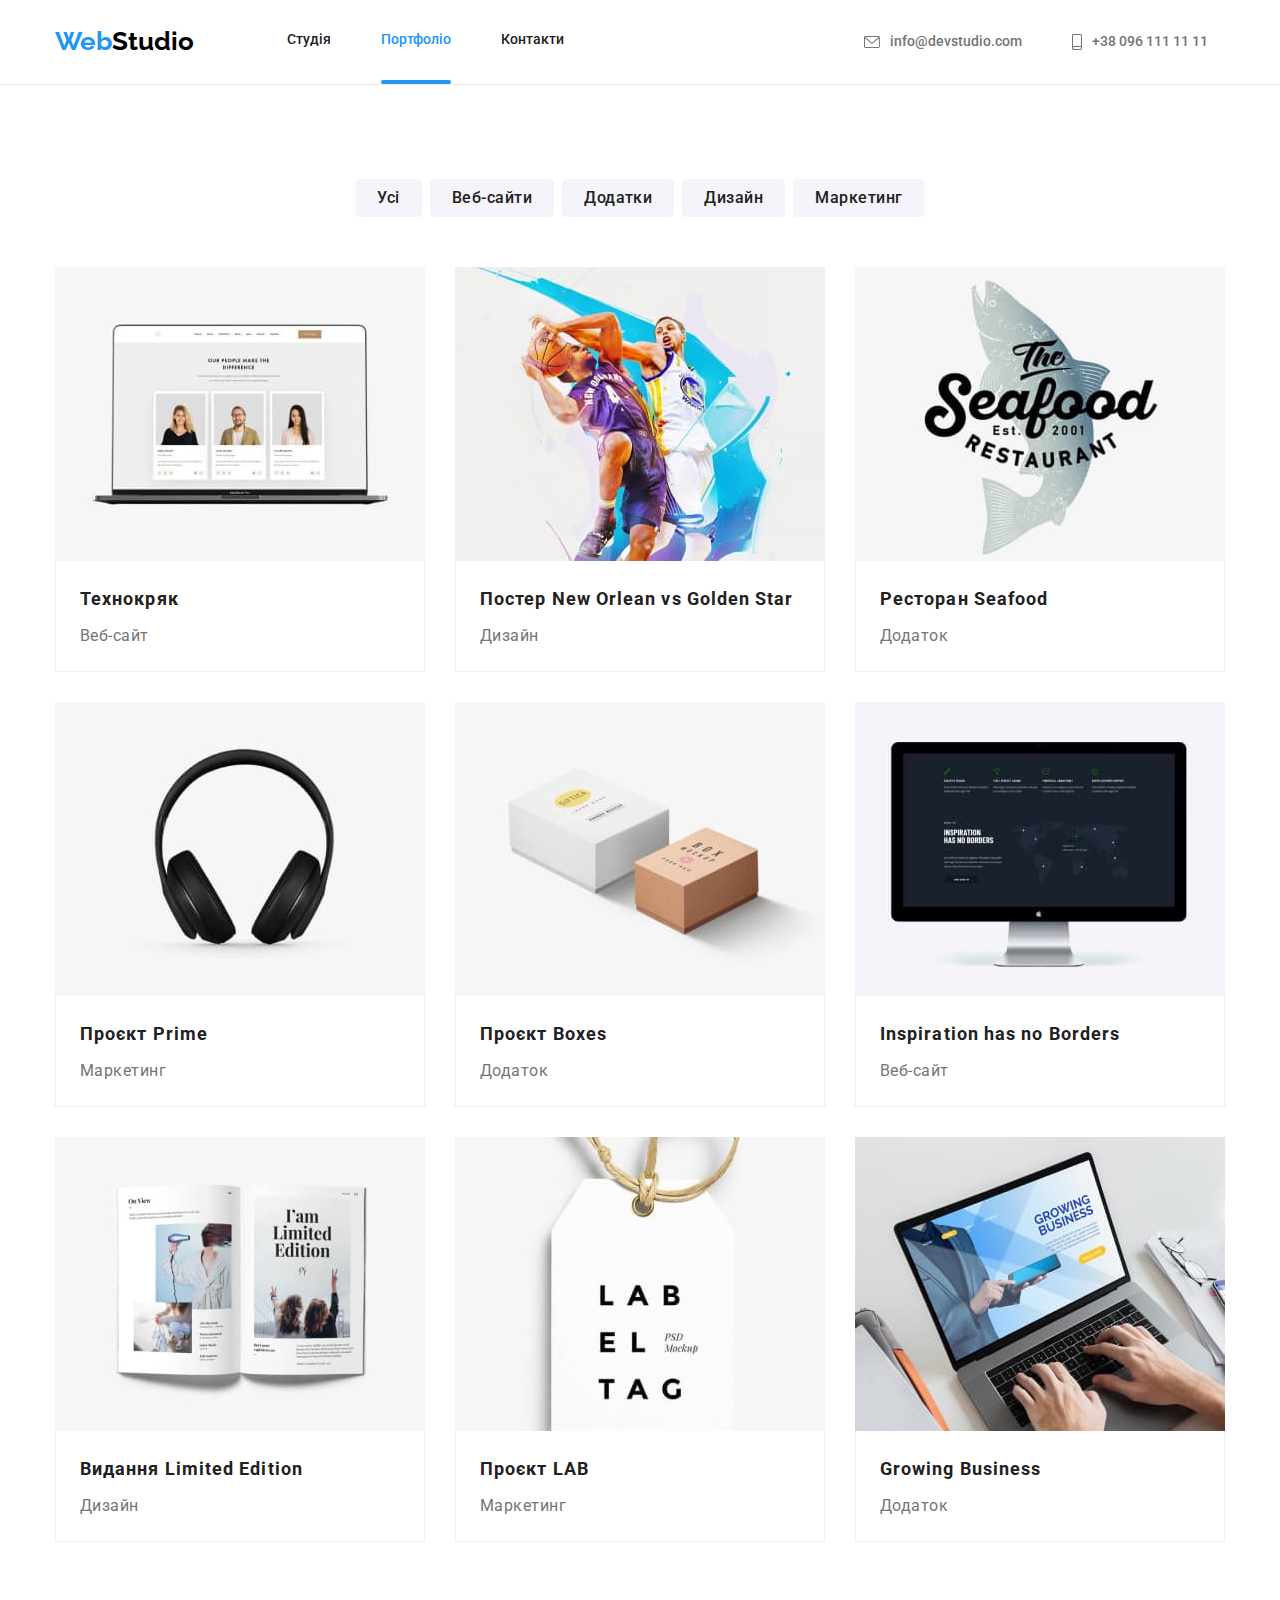
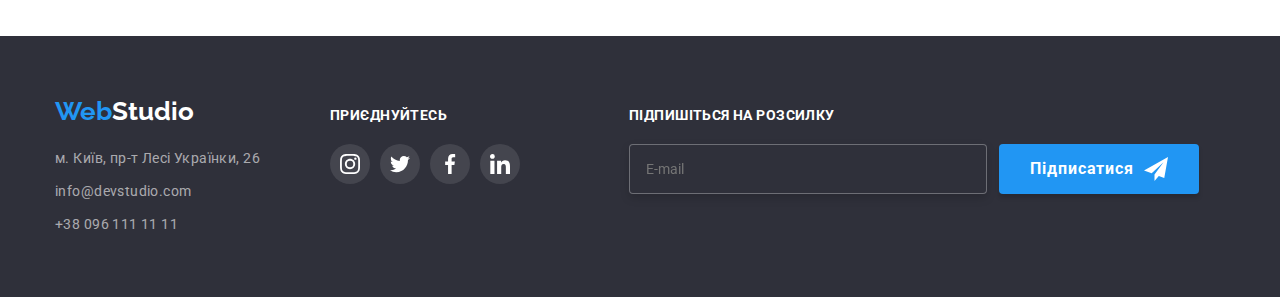
==== portfolio.html @ 2fefe62a "copy" ====
<!DOCTYPE html>
<html lang="uk">
  <head>
    <meta charset="UTF-8" />
    <meta http-equiv="X-UA-Compatible" content="IE=edge" />
    <meta name="viewport" content="width=device-width, initial-scale=1.0" />
    <title>Web Studio</title>
    <link rel="preconnect" href="https://fonts.googleapis.com" />
    <link rel="preconnect" href="https://fonts.gstatic.com" crossorigin />
    <link
      href="https://fonts.googleapis.com/css2?family=Raleway:wght@700&family=Roboto:wght@400;500;700;900&display=swap"
      rel="stylesheet"
    />
    <link
      rel="stylesheet"
      href="https://cdnjs.cloudflare.com/ajax/libs/modern-normalize/1.1.0/modern-normalize.min.css"
    />
    <link rel="stylesheet" href="./css/main.min.css" />
  </head>
  <body>
    <header class="header">
      <div class="header__container container">
        <nav class="navigation">
          <a href="./index.html" lang="en" class="logo header__link"
            ><span class="logo--accent">Web</span>Studio</a
          >
          <ul class="navigation__list">
            <li>
              <a href="./index.html" class="navigation__item header__link"
                >Студія</a
              >
            </li>
            <li>
              <a href="#" class="navigation__item  navigation__item--current header__link">Портфоліо</a>
            </li>
            <li><a href="#" class="navigation__item header__link">Контакти</a></li>
          </ul>
        </nav>
        <ul class="contacts">
          <li class="contacts__item">
            <a href="mailto:info@devstudio.com" class="contacts__link header__link">
              <svg width="16" height="12">
                <use href="./images/icons.svg#icon-mail"></use>
              </svg>
              info@devstudio.com</a
            >
          </li>
          <li class="contacts__item">
            <a href="tel:+380961111111" class="contacts__link header__link">
              <svg width="10" height="16">
                <use href="./images/icons.svg#icon-smartphone"></use>
              </svg>
              +38 096 111 11 11</a
            >
          </li>
        </ul>
      </div>
    </header>
    <main>
      <section class="filter">
        <div class="container">
          <h1 class="visually-hidden">Фільтри</h1>
          <ul class="filter__list">
            <li><button type="button" class="filter__button">Усі</button></li>
            <li>
              <button type="button" class="filter__button">Веб-сайти</button>
            </li>
            <li>
              <button type="button" class="filter__button">Додатки</button>
            </li>
            <li><button type="button" class="filter__button">Дизайн</button></li>
            <li>
              <button type="button" class="filter__button">Маркетинг</button>
            </li>
          </ul>
          <ul class="filter__cards">
            <li>
              <a href="" class="project">
                <div class="project__description">
                  <p class="project__overlay">
                    Ресурс пропонує комплексні пропозиції з різним рівнем
                    функціоналу та сервісів. Все це дозволить відвідувачу
                    отримати вичерпні відомості про компанію чи приватну особу.
                  </p>
                  <img
                    src="./images/laptop.jpg"
                    alt="Ноутбук з відкритою веб-сторінкою"
                    width="370"
                  />
                </div>
                <div class="project__text">
                  <h2 class="project__name">Технокряк</h2>
                  <p class="project__type
                  ">Веб-сайт</p>
                </div>
              </a>
            </li>
            <li>
              <a href="" class="project">
                <div class="project__description">
                  <p class="project__overlay">
                    Ресурс пропонує комплексні пропозиції з різним рівнем
                    функціоналу та сервісів. Все це дозволить відвідувачу
                    отримати вичерпні відомості про компанію чи приватну особу.
                  </p>
                  <img
                    src="./images/neworlean.jpg"
                    alt="Хлопці грають в баскетбол"
                    width="370"
                  />
                </div>
                <div class="project__text">
                  <h2 class="project__name">
                    Постер New Orlean vs Golden Star
                  </h2>
                  <p class="project__type">Дизайн</p>
                </div>
              </a>
            </li>
            <li>
              <a href="" class="project">
                <div class="project__description">
                  <p class="project__overlay">
                    Ресурс пропонує комплексні пропозиції з різним рівнем
                    функціоналу та сервісів. Все це дозволить відвідувачу
                    отримати вичерпні відомості про компанію чи приватну особу.
                  </p>
                  <img
                    src="./images/seafood.jpg"
                    alt="Велика риба на фоні назви ресторану"
                    width="370"
                  />
                </div>
                <div class="project__text">
                  <h2 class="project__name">Ресторан Seafood</h2>
                  <p class="project__type
                  ">Додаток</p>
                </div>
              </a>
            </li>
            <li>
              <a href="" class="project">
                <div class="project__description">
                  <p class="project__overlay">
                    Ресурс пропонує комплексні пропозиції з різним рівнем
                    функціоналу та сервісів. Все це дозволить відвідувачу
                    отримати вичерпні відомості про компанію чи приватну особу.
                  </p>
                  <img
                    src="./images/prime.jpg"
                    alt="Чорні слухавки"
                    width="370"
                  />
                </div>
                <div class="project__text">
                  <h2 class="project__name">Проєкт Prime</h2>
                  <p class="project__type
                  ">Маркетинг</p>
                </div>
              </a>
            </li>
            <li>
              <a href="" class="project">
                <div class="project__description">
                  <p class="project__overlay">
                    Ресурс пропонує комплексні пропозиції з різним рівнем
                    функціоналу та сервісів. Все це дозволить відвідувачу
                    отримати вичерпні відомості про компанію чи приватну особу.
                  </p>
                  <img
                    src="./images/boxes.jpg"
                    alt="Дві коробки: біла та коричнева"
                    width="370"
                  />
                </div>
                <div class="project__text">
                  <h2 class="project__name">Проєкт Boxes</h2>
                  <p class="project__type
                  ">Додаток</p>
                </div>
              </a>
            </li>
            <li>
              <a href="" class="project">
                <div class="project__description">
                  <p class="project__overlay">
                    Ресурс пропонує комплексні пропозиції з різним рівнем
                    функціоналу та сервісів. Все це дозволить відвідувачу
                    отримати вичерпні відомості про компанію чи приватну особу.
                  </p>
                  <img
                    src="./images/noborders.jpg"
                    alt="Монітор комп'ютера"
                    width="370"
                  />
                </div>
                <div class="project__text">
                  <h2 class="project__name">Inspiration has no Borders</h2>
                  <p class="project__type
                  ">Веб-сайт</p>
                </div>
              </a>
            </li>
            <li>
              <a href="" class="project">
                <div class="project__description">
                  <p class="project__overlay">
                    Ресурс пропонує комплексні пропозиції з різним рівнем
                    функціоналу та сервісів. Все це дозволить відвідувачу
                    отримати вичерпні відомості про компанію чи приватну особу.
                  </p>
                  <img
                    src="./images/limited.jpg"
                    alt="Журнал зі статтями та фотографіями"
                    width="370"
                  />
                </div>
                <div class="project__text">
                  <h2 class="project__name">Видання Limited Edition</h2>
                  <p class="project__type
                  ">Дизайн</p>
                </div>
              </a>
            </li>
            <li>
              <a href="" class="project">
                <div class="project__description">
                  <p class="project__overlay">
                    Ресурс пропонує комплексні пропозиції з різним рівнем
                    функціоналу та сервісів. Все це дозволить відвідувачу
                    отримати вичерпні відомості про компанію чи приватну особу.
                  </p>
                  <img
                    src="./images/lab.jpg"
                    alt="Ярлик з написом"
                    width="370"
                  />
                </div>
                <div class="project__text">
                  <h2 class="project__name">Проєкт LAB</h2>
                  <p class="project__type
                  ">Маркетинг</p>
                </div>
              </a>
            </li>
            <li>
              <a href="" class="project">
                <div class="project__description">
                  <p class="project__overlay">
                    Ресурс пропонує комплексні пропозиції з різним рівнем
                    функціоналу та сервісів. Все це дозволить відвідувачу
                    отримати вичерпні відомості про компанію чи приватну особу.
                  </p>
                  <img
                    src="./images/growing.jpg"
                    alt="Сірий ноутбук з руками на клавіатурі"
                    width="370"
                  />
                </div>
                <div class="project__text">
                  <h2 class="project__name">Growing Business</h2>
                  <p class="project__type
                  ">Додаток</p>
                </div>
              </a>
            </li>
          </ul>
        </div>
      </section>
    </main>
      <footer class="footer">
      <div class="container footer__container">
        <div>
          <a href="./index.html" lang="en" class="footer__logo"
            ><span class="logo--accent">Web</span>Studio</a
          >
          <address>
            <ul class="address">
              <li>
                <a
                  href="https://goo.gl/maps/CPtrU1FHBa2aNyZL9"
                  target="_blank"
                  rel="noopener noreferrer nofollow"
                  class="address__link"
                  >м. Київ, пр-т Лесі Українки, 26</a
                >
              </li>
              <li>
                <a href="mailto:info@devstudio.com" class="address__link"
                  >info@devstudio.com</a
                >
              </li>
              <li>
                <a href="tel:+380961111111" class="address__link"
                  >+38 096 111 11 11</a
                >
              </li>
            </ul>
          </address>
        </div>

        <div class="follow">
          <p class="follow__text">Приєднуйтесь</p>
          <ul class="social follow__social">
            <li>
              <a href="" class="social__link">
                <svg class="social__icon follow__icon" width="20" height="20">
                  <use href="./images/icons.svg#icon-instagram"></use>
                </svg>
              </a>
            </li>
            <li>
              <a href="" class="social__link">
                <svg class="social__icon follow__icon" width="20" height="20">
                  <use href="./images/icons.svg#icon-twitter"></use>
                </svg>
              </a>
            </li>
            <li>
              <a href="" class="social__link">
                <svg class="social__icon follow__icon" width="20" height="20">
                  <use href="./images/icons.svg#icon-facebook"></use>
                </svg>
              </a>
            </li>
            <li>
              <a href="" class="social__link">
                <svg class="social__icon follow__icon" width="20" height="20">
                  <use href="./images/icons.svg#icon-linkedin"></use>
                </svg>
              </a>
            </li>
          </ul>
        </div>
        <div class="subscription">
          <form>
            <label for="subscribe" class="subscription__title"
              >Підпишіться на розсилку</label
            >
            <input
              class="subscription__input"
              type="email"
              name="subscribe-email"
              id="subscribe"
              placeholder="E-mail"
            />
            <button type="submit" class="subscription__button">
              Підписатися
              <svg class="subscription__icon" width="24" height="24">
                <use href="./images/icons.svg#icon-send"></use>
              </svg>
            </button>
          </form>
        </div>
      </div>
    </footer>
  </body>
</html>
---- css/main.min.css ----
:root{--background-color: #f5f5f5;--primary-text-color: #757575;--secondary-text-color: #212121;--accent-color: #2196f3;--white: #fff;--background-section-main: #2f303a;--background-section-sub: #f5f4fa;--accent-color-hover: #188ce8;--border-color: #ececec;--border-secondary-color: #eeeeee;--social-color: #afb1b8;--timing-function: cubic-bezier(0.4, 0, 0.2, 1);--overlay-background: rgba(33, 150, 243, 0.9);--modal-background: rgba(0, 0, 0, 0.2)}.team__title,.gallery__title{font-size:36px;line-height:1.16;letter-spacing:.03em;color:var(--secondary-text-color);text-align:center;margin-bottom:50px}.subscription__button,.main-button{background-color:var(--accent-color);-webkit-box-shadow:0px 4px 4px rgba(0,0,0,.15);box-shadow:0px 4px 4px rgba(0,0,0,.15);border-style:none;border-radius:4px;font-weight:700;font-size:16px;line-height:1.88;color:var(--white);-webkit-box-align:center;-ms-flex-align:center;align-items:center;letter-spacing:.06em;-webkit-transition:background-color 250ms var(--timing-function);transition:background-color 250ms var(--timing-function)}h1,h2,h3,h4,h5,h6,p,ul{padding:0;margin:0}img{display:block;max-width:100%;height:auto}body{font-family:"Roboto",sans-sefif;font-size:14px;color:var(--primary-text-color)}.container{margin-left:auto;margin-right:auto;width:1200px;padding-left:15px;padding-right:15px}.visually-hidden{position:absolute;white-space:nowrap;width:1px;height:1px;overflow:hidden;border:0;padding:0;clip:rect(0 0 0 0);-webkit-clip-path:inset(50%);clip-path:inset(50%);margin:-1px}.header{border-bottom:1px solid var(--border-color)}.header__container{display:-webkit-box;display:-ms-flexbox;display:flex;-webkit-box-align:center;-ms-flex-align:center;align-items:center}.header__link{display:block}.navigation{display:-webkit-box;display:-ms-flexbox;display:flex;-webkit-box-align:center;-ms-flex-align:center;align-items:center;gap:30px;margin-right:300px}.navigation__list{display:-webkit-box;display:-ms-flexbox;display:flex;gap:50px;list-style:none;font-weight:500;line-height:1.14}.navigation__list:hover,.navigation__list:focus{color:var(--accent-color)}.navigation__item{text-decoration:none;color:var(--secondary-text-color);padding:32px 0;display:block;-webkit-transition:color 250ms var(--timing-function);transition:color 250ms var(--timing-function)}.navigation__item--current{color:var(--accent-color)}.navigation__item--current::after{display:block;position:relative;bottom:-32px;height:4px;width:100%;background-color:var(--accent-color);border-radius:2px;content:""}.logo{text-decoration:none;color:#000;font-family:"Raleway",sans-serif;font-weight:700;font-size:26px;line-height:1.2;margin-right:63px;padding:24px 0}.logo--accent{color:var(--accent-color)}.contacts{display:-webkit-box;display:-ms-flexbox;display:flex;gap:50px;list-style:none;font-weight:500;line-height:1.14}.contacts__item{display:-webkit-box;display:-ms-flexbox;display:flex}.contacts__link{text-decoration:none;color:var(--primary-text-color);font-weight:500;padding:32px 0;display:-webkit-box;display:-ms-flexbox;display:flex;-webkit-box-align:center;-ms-flex-align:center;align-items:center;gap:10px;fill:currentColor;-webkit-transition:color 250ms var(--timing-function);transition:color 250ms var(--timing-function)}.contacts__link:hover,.contacts__link:focus{color:var(--accent-color)}.hero{background-color:var(--background-section-main);padding-top:200px;padding-bottom:200px;text-align:center;background-image:-webkit-gradient(linear, left top, left bottom, from(rgba(47, 48, 58, 0.4)), to(rgba(47, 48, 58, 0.4))),url(../images/background.jpg);background-image:linear-gradient(rgba(47, 48, 58, 0.4), rgba(47, 48, 58, 0.4)),url(../images/background.jpg);background-repeat:no-repeat;background-position:center;background-size:cover;max-width:1600px;margin:0 auto}.hero__title{display:-webkit-box;display:-ms-flexbox;display:flex;margin:0px auto 30px auto;color:var(--white);font-weight:900;font-size:44px;line-height:1.36;letter-spacing:.06em;text-transform:uppercase;width:695px}.main-button{cursor:pointer;display:block;margin:0 auto;padding:10px 32px}.main-button:hover,.main-button:focus{background-color:var(--accent-color-hover)}.features{padding-top:94px;padding-bottom:94px}.features__list{display:-webkit-box;display:-ms-flexbox;display:flex;gap:30px;list-style:none}.features__item{display:block;width:270px}.features__icon-container{display:-webkit-box;display:-ms-flexbox;display:flex;-webkit-box-pack:center;-ms-flex-pack:center;justify-content:center;-webkit-box-align:center;-ms-flex-align:center;align-items:center;width:270px;height:120px;background:var(--background-section-sub);border-radius:4px;margin-bottom:30px}.features__icon{display:block}.features__title{font-size:14px;line-height:1.14;letter-spacing:.03em;text-transform:uppercase;color:var(--secondary-text-color);display:-webkit-box;display:-ms-flexbox;display:flex;margin-bottom:10px}.features__parapraph{line-height:1.71;letter-spacing:.03em}.gallery{padding-bottom:94px}.gallery__container{-webkit-box-pack:center;-ms-flex-pack:center;justify-content:center}.gallery__list{display:-webkit-box;display:-ms-flexbox;display:flex;-webkit-box-align:center;-ms-flex-align:center;align-items:center;margin:0 auto;width:-webkit-fit-content;width:-moz-fit-content;width:fit-content;gap:30px;list-style:none}.gallery__item{position:relative}.gallery__name{font-size:14px;line-height:1.14;letter-spacing:.03em;text-transform:uppercase;color:var(--white);display:-webkit-box;display:-ms-flexbox;display:flex;padding-top:27px;padding-bottom:27px;background-color:rgba(47,48,58,.8);-webkit-box-pack:center;-ms-flex-pack:center;justify-content:center;position:absolute;bottom:0;width:100%}.team{background-color:var(--background-section-sub);padding-bottom:94px;padding-top:94px}.team__list{display:-webkit-box;display:-ms-flexbox;display:flex;gap:30px;-webkit-box-align:center;-ms-flex-align:center;align-items:center;list-style:none}.social{display:-webkit-box;display:-ms-flexbox;display:flex;-webkit-box-align:center;-ms-flex-align:center;align-items:center;-webkit-box-pack:center;-ms-flex-pack:center;justify-content:center;gap:10px;list-style:none}.social__link{display:-webkit-box;display:-ms-flexbox;display:flex;width:40px;height:40px;border-radius:50%;-webkit-box-pack:center;-ms-flex-pack:center;justify-content:center;-webkit-box-align:center;-ms-flex-align:center;align-items:center;color:var(--social-color);fill:currentColor;-webkit-transition:background-color 250ms var(--timing-function);transition:background-color 250ms var(--timing-function)}.social__link:hover,.social__link:focus{background-color:var(--accent-color)}.social__link:hover .social__icon,.social__link:focus .social__icon{fill:var(--white)}.social__icon{-webkit-transition:fill 250ms var(--timing-function);transition:fill 250ms var(--timing-function)}.card__container{background-color:var(--white);-webkit-box-shadow:0px 1px 3px rgba(0,0,0,.12),0px 1px 1px rgba(0,0,0,.14),0px 2px 1px rgba(0,0,0,.2);box-shadow:0px 1px 3px rgba(0,0,0,.12),0px 1px 1px rgba(0,0,0,.14),0px 2px 1px rgba(0,0,0,.2);border-radius:0px 0px 4px 4px}.card__text{padding-top:30px;padding-bottom:30px;text-align:center}.card__name{font-weight:500;font-size:16px;line-height:1.18;letter-spacing:.03em;color:var(--secondary-text-color);display:block;margin-bottom:10px}.card__position{font-size:16px;line-height:1.18;letter-spacing:.03em;margin-bottom:16px}.clients{padding-top:94px;padding-bottom:94px}.clients__title{font-size:36px;line-height:1.16;letter-spacing:.03em;color:var(--secondary-text-color);text-align:center;margin-bottom:50px}.clients__list{display:-webkit-box;display:-ms-flexbox;display:flex;gap:30px;list-style:none}.clients__link{display:-webkit-box;display:-ms-flexbox;display:flex;width:170px;height:92px;-webkit-box-pack:center;-ms-flex-pack:center;justify-content:center;-webkit-box-align:center;-ms-flex-align:center;align-items:center;border-radius:4px;color:var(--social-color);fill:currentColor;border:1px solid var(--social-color);-webkit-transition:fill 250ms var(--timing-function),border-color 250ms var(--timing-function);transition:fill 250ms var(--timing-function),border-color 250ms var(--timing-function)}.clients__link:hover,.clients__link:focus{fill:var(--accent-color);border-color:var(--accent-color);cursor:pointer}.footer{background-color:var(--background-section-main);padding-top:60px;padding-bottom:60px}.footer__logo{text-decoration:none;color:var(--white);font-family:"Raleway",sans-serif;font-weight:700;font-size:26px;line-height:1.2;display:block;margin-bottom:20px}.footer__container{display:-webkit-box;display:-ms-flexbox;display:flex;-webkit-box-align:baseline;-ms-flex-align:baseline;align-items:baseline}.address{display:-webkit-box;display:-ms-flexbox;display:flex;-webkit-box-orient:vertical;-webkit-box-direction:normal;-ms-flex-direction:column;flex-direction:column;gap:9px;list-style:none}.address__link{text-decoration:none;font-style:normal;line-height:1.71;letter-spacing:.03em;color:rgba(255,255,255,.6);-webkit-transition:color 250ms var(--timing-function);transition:color 250ms var(--timing-function)}.address__link:hover,.address__link:focus{color:var(--accent-color)}.follow{display:block;margin-left:70px;width:206px;height:80px;margin-right:93px}.follow__text{color:var(--white);font-weight:700;font-size:14px;line-height:1.14;letter-spacing:.03em;text-transform:uppercase;margin-bottom:20px}.follow__social{-webkit-box-pack:left;-ms-flex-pack:left;justify-content:left}.follow__social .social__link{background-color:rgba(255,255,255,.1);-webkit-transition:background-color 250ms var(--timing-function);transition:background-color 250ms var(--timing-function)}.follow__social .social__link:hover,.follow__social .social__link:focus{background-color:var(--accent-color)}.follow__icon{fill:var(--white)}.subscription{position:relative;width:570px;height:86px}.subscription__title{display:block;font-weight:700;font-size:14px;line-height:1.14;letter-spacing:.03em;text-transform:uppercase;color:var(--white);margin-bottom:20px}.subscription__input{width:358px;height:50px;border:1px solid rgba(255,255,255,.3);-webkit-filter:drop-shadow(0px 4px 4px rgba(0, 0, 0, 0.15));filter:drop-shadow(0px 4px 4px rgba(0, 0, 0, 0.15));border-radius:4px;background-color:var(--background-section-main);outline:none;padding:15px 16px}.subscription__button{display:-webkit-box;display:-ms-flexbox;display:flex;position:absolute;bottom:0;right:0;gap:10px;width:200px;height:50px;-webkit-box-pack:center;-ms-flex-pack:center;justify-content:center}.subscription__button:focus,.subscription__button:hover{background-color:var(--accent-color-hover)}.subscription__icon{fill:var(--white)}.backdrop{background:var(--modal-background);width:100%;height:100%;position:fixed;left:0;top:0;opacity:1;visibility:visible;-webkit-transition:opacity 250ms var(--timing-function),visibility 250ms var(--timing-function);transition:opacity 250ms var(--timing-function),visibility 250ms var(--timing-function)}.backdrop.is-hidden{visibility:hidden;opacity:0;pointer-events:none}.modal{position:absolute;top:50%;left:50%;-webkit-transform:translate(-50%, -50%);transform:translate(-50%, -50%);width:528px;max-height:581px;height:100%;background-color:var(--white);-webkit-box-shadow:0px 1px 3px rgba(0,0,0,.12),0px 1px 1px rgba(0,0,0,.14),0px 2px 1px rgba(0,0,0,.2);box-shadow:0px 1px 3px rgba(0,0,0,.12),0px 1px 1px rgba(0,0,0,.14),0px 2px 1px rgba(0,0,0,.2);border-radius:4px;padding:40px 40px 164px 40px}.modal__close-box{width:30px;height:30px;border-radius:50%;border:1px solid rgba(0,0,0,.1);display:-webkit-box;display:-ms-flexbox;display:flex;-webkit-box-align:center;-ms-flex-align:center;align-items:center;-webkit-box-pack:center;-ms-flex-pack:center;justify-content:center;position:absolute;top:8px;right:8px;cursor:pointer}.modal__close-box:hover,.modal__close-box:focus{fill:var(--accent-color)}.modal__close-icon{fill:var(--secondary-text-color);-webkit-transition:fill 250ms var(--timing-function);transition:fill 250ms var(--timing-function)}.modal__close-icon:hover,.modal__close-icon:focus{fill:var(--accent-color)}.modal__title{font-weight:700;font-size:20px;line-height:1.15;text-align:center;letter-spacing:.03em;color:var(--secondary-text-color);margin-bottom:12px}.form__label{display:block;margin-bottom:4px;font-size:12px;line-height:1.16;letter-spacing:.01em}.form__container{margin-bottom:10px;position:relative;fill:var(--secondary-text-color)}.form__container--last{margin-bottom:20px}.form__icon{position:absolute;top:50%;left:21px;-webkit-transform:translate(-50%, -50%);transform:translate(-50%, -50%);fill:var(--secondary-text-color);-webkit-transition:fill 250ms var(--timing-function);transition:fill 250ms var(--timing-function)}.form__input:focus+.form__icon,.form__input:hover+.form__icon{fill:var(--accent-color)}.form__input{height:40px;width:100%;border:1px solid rgba(33,33,33,.2);border-radius:4px;padding-left:42px;outline:none;-webkit-transition:border 250ms var(--timing-function);transition:border 250ms var(--timing-function)}.form__input:focus,.form__input:hover{border:1px solid var(--accent-color)}.form__textarea{height:120px;width:100%;resize:none;border:1px solid rgba(33,33,33,.2);outline:none;border-radius:4px;padding:12px 16px}.form__textarea:focus,.form__textarea:hover{border:1px solid var(--accent-color)}.form__textarea::-webkit-input-placeholder{font-size:12px;line-height:1.16;letter-spacing:.01em;color:rgba(117,117,117,.5)}.form__textarea::-moz-placeholder{font-size:12px;line-height:1.16;letter-spacing:.01em;color:rgba(117,117,117,.5)}.form__textarea:-ms-input-placeholder{font-size:12px;line-height:1.16;letter-spacing:.01em;color:rgba(117,117,117,.5)}.form__textarea::-ms-input-placeholder{font-size:12px;line-height:1.16;letter-spacing:.01em;color:rgba(117,117,117,.5)}.form__textarea::placeholder{font-size:12px;line-height:1.16;letter-spacing:.01em;color:rgba(117,117,117,.5)}.form__terms::before{position:absolute;top:0;left:6px;width:16px;height:15px;border:1.5px solid var(--secondary-text-color);border-radius:2px;content:""}.form__terms{position:relative;line-height:1.71;letter-spacing:.03em;color:var(--primary-text-color);padding-left:32px}.form__terms--accent{font-size:14px;line-height:1.71;letter-spacing:.03em;color:var(--accent-color)}.form__terms::after{position:absolute;width:16px;height:15px;background-image:url(../images/check.svg);top:0;left:6px;content:"";opacity:0}.form__checkbox:checked+.form__terms::after{opacity:1}.form__checkbox:checked+.form__terms::before{opacity:0}.submit-button{display:-webkit-box;display:-ms-flexbox;display:flex;height:50px;width:200px;margin:30px auto 40px;margin-top:30px;padding:10px 52px;-webkit-box-align:center;-ms-flex-align:center;align-items:center;background-color:var(--accent-color);-webkit-box-shadow:0px 4px 4px rgba(0,0,0,.15);box-shadow:0px 4px 4px rgba(0,0,0,.15);border:none;border-radius:4px;font-weight:700;font-size:16px;line-height:1.88;text-align:center;letter-spacing:.06em;color:var(--white);-webkit-transition:background-color 250ms var(--timing-function);transition:background-color 250ms var(--timing-function)}.submit-button:focus,.submit-button:hover{background-color:var(--accent-color-hover)}.filter{padding-top:94px;padding-bottom:94px}.filter__list{display:-webkit-box;display:-ms-flexbox;display:flex;width:-webkit-fit-content;width:-moz-fit-content;width:fit-content;margin:0 auto 50px auto;gap:8px;list-style:none}.filter__button{text-decoration:none;font-family:inherit;font-style:normal;font-weight:500;font-size:16px;line-height:1.62;letter-spacing:.03em;color:var(--secondary-text-color);background-color:var(--background-section-sub);cursor:pointer;display:block;border:none;border-radius:4px;padding:6px 22px;-webkit-transition:background-color 250ms var(--timing-function),color 250ms var(--timing-function),-webkit-box-shadow 250ms var(--timing-function);transition:background-color 250ms var(--timing-function),color 250ms var(--timing-function),-webkit-box-shadow 250ms var(--timing-function);transition:background-color 250ms var(--timing-function),color 250ms var(--timing-function),box-shadow 250ms var(--timing-function);transition:background-color 250ms var(--timing-function),color 250ms var(--timing-function),box-shadow 250ms var(--timing-function),-webkit-box-shadow 250ms var(--timing-function)}.filter__button:hover,.filter__button:focus{background-color:var(--accent-color);color:var(--white);-webkit-box-shadow:0px 3px 1px rgba(0,0,0,.1),0px 1px 2px rgba(0,0,0,.08),0px 2px 2px rgba(0,0,0,.12);box-shadow:0px 3px 1px rgba(0,0,0,.1),0px 1px 2px rgba(0,0,0,.08),0px 2px 2px rgba(0,0,0,.12)}.filter__cards{display:-webkit-box;display:-ms-flexbox;display:flex;-ms-flex-wrap:wrap;flex-wrap:wrap;gap:30px;list-style:none}.project{background-color:var(--white);text-decoration:none;display:block;-webkit-transition:-webkit-box-shadow 250ms var(--timing-function);transition:-webkit-box-shadow 250ms var(--timing-function);transition:box-shadow 250ms var(--timing-function);transition:box-shadow 250ms var(--timing-function), -webkit-box-shadow 250ms var(--timing-function)}.project:hover,.project:focus{-webkit-box-shadow:0px 1px 1px rgba(0,0,0,.12),0px 4px 4px rgba(0,0,0,.06),1px 4px 6px rgba(0,0,0,.16);box-shadow:0px 1px 1px rgba(0,0,0,.12),0px 4px 4px rgba(0,0,0,.06),1px 4px 6px rgba(0,0,0,.16)}.project__text{padding:20px 24px;background:var(--white);border:1px solid var(--border-secondary-color);border-top:none}.project__name{font-size:18px;line-height:2;letter-spacing:.06em;color:var(--secondary-text-color);margin-bottom:4px}.project__type{font-size:16px;line-height:1.88;letter-spacing:.03em;color:var(--primary-text-color)}.project__description{display:-webkit-box;display:-ms-flexbox;display:flex;position:relative;overflow:hidden}.project__overlay{color:var(--white);font-size:18px;line-height:1.56;letter-spacing:.03em;padding:63px 24px;display:-webkit-box;display:-ms-flexbox;display:flex;text-align:left;width:100%;position:absolute;left:0;background-color:var(--overlay-background);-webkit-transform:translatey(100%);transform:translatey(100%);-webkit-transition:-webkit-transform 250ms cubic-bezier(0.4, 0, 0.2, 1);transition:-webkit-transform 250ms cubic-bezier(0.4, 0, 0.2, 1);transition:transform 250ms cubic-bezier(0.4, 0, 0.2, 1);transition:transform 250ms cubic-bezier(0.4, 0, 0.2, 1), -webkit-transform 250ms cubic-bezier(0.4, 0, 0.2, 1)}.project:hover .project__overlay,.project:focus .project__overlay{-webkit-transform:translatey(0);transform:translatey(0)}/*# sourceMappingURL=main.min.css.map */
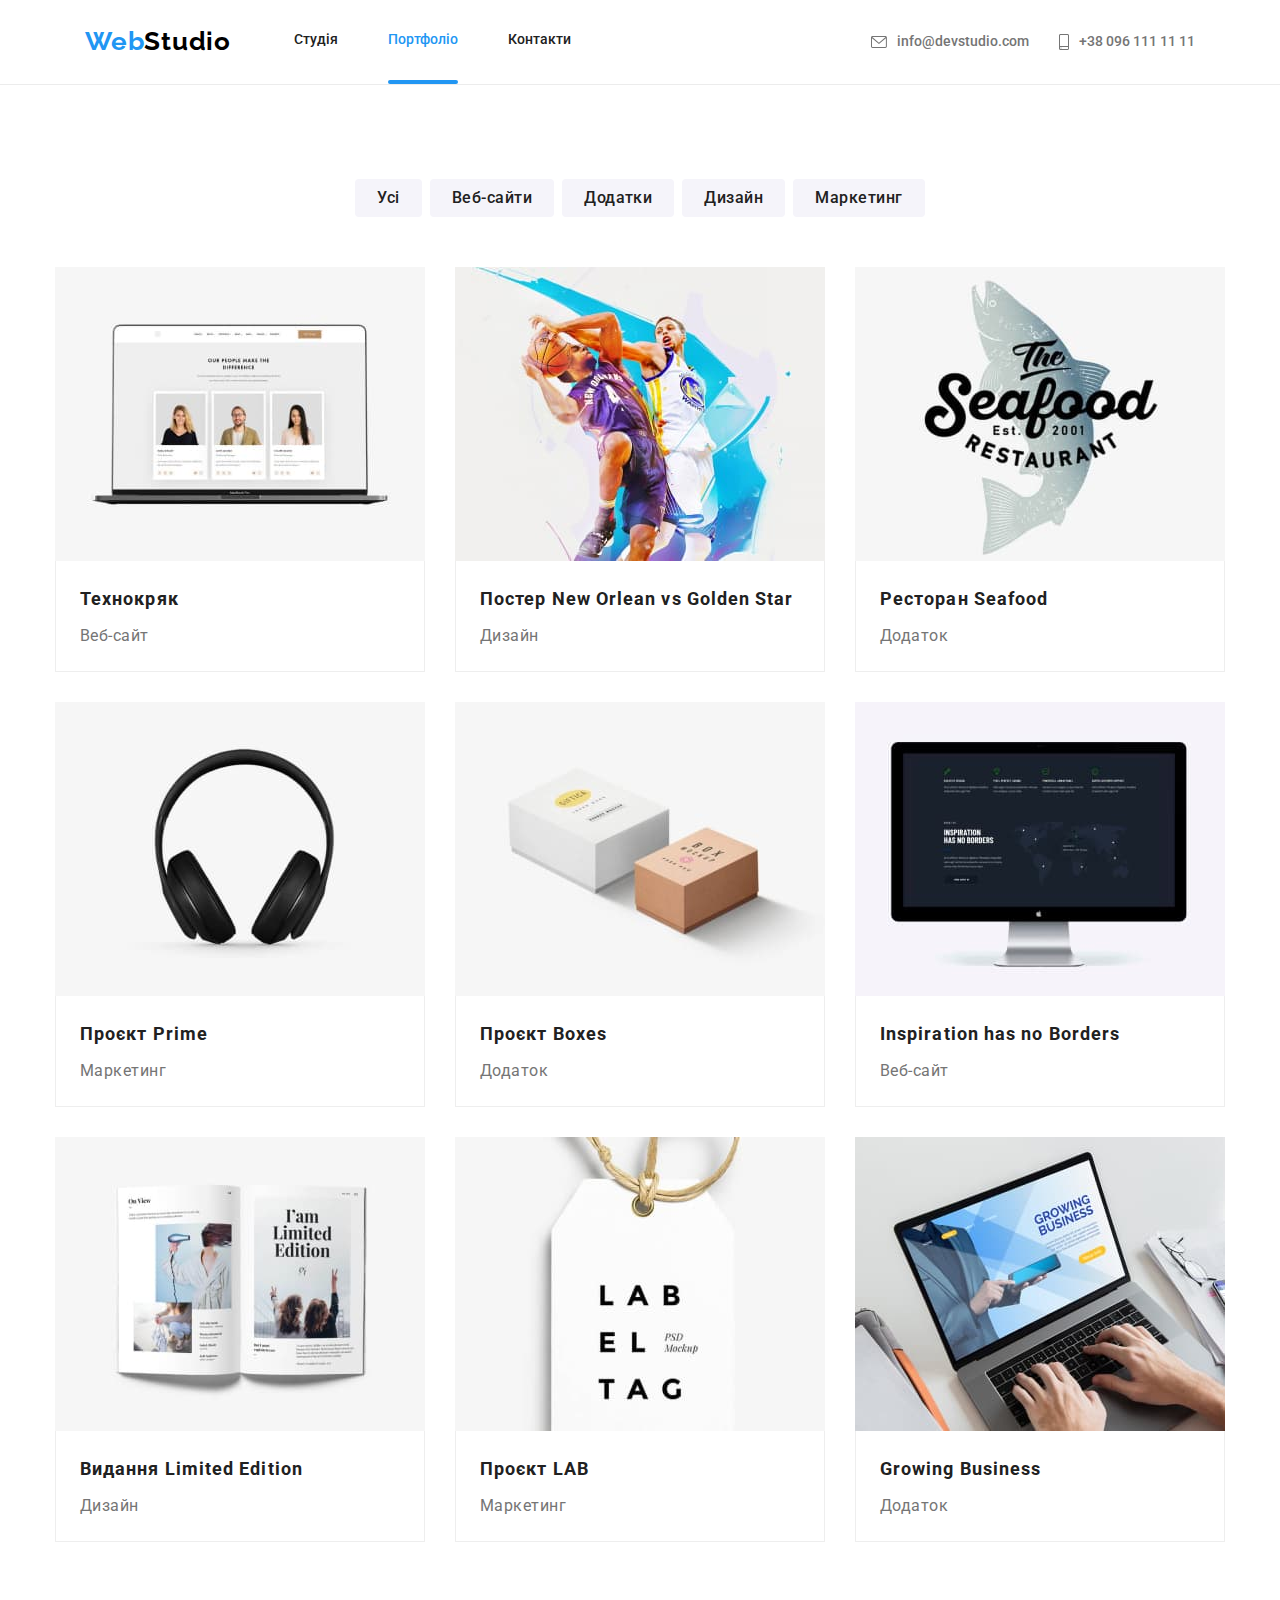
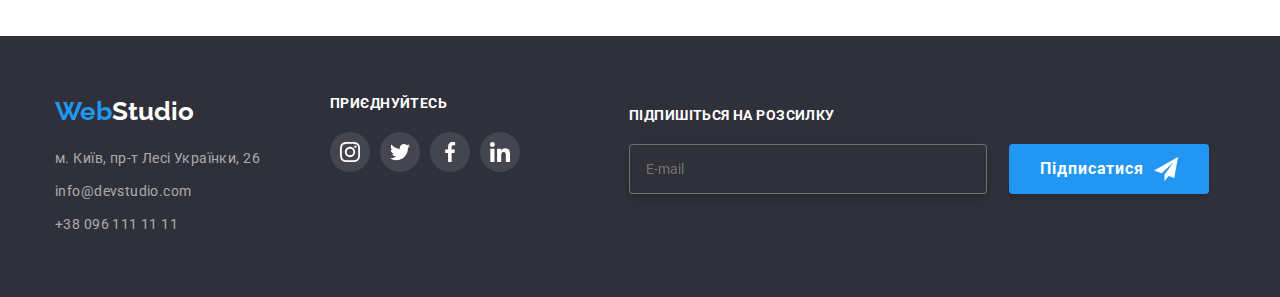
==== commit 3d495983: "final" ====
--- a/portfolio.html
+++ b/portfolio.html
@@ -20,25 +20,120 @@
   <body>
     <header class="header">
       <div class="header__container container">
+        <a href="./index.html" lang="en" class="logo header__link"
+          ><span class="logo--accent">Web</span>Studio</a
+        >
+        <button
+          type="button"
+          class="menu__button js-open-menu"
+          aria-expanded="false"
+          aria-controls="mobile-menu"
+        >
+          <svg width="40" height="40" aria-label="Перемикач мобільного меню">
+            <use
+              class="menu__icon-close"
+              href="./images/icons.svg#icon-close-menu"
+            ></use>
+            <use
+              class="menu__icon-open"
+              href="./images/icons.svg#icon-menu"
+            ></use>
+          </svg>
+        </button>
+
+        <div class="menu__container js-menu-container" id="mobile-menu">
+          <button
+            type="button"
+            class="menu__button js-close-menu"
+            aria-controls="mobile-menu"
+          >
+            <svg width="40" height="40" aria-label="Перемикач мобільного меню">
+              <use
+                class="menu__icon-close"
+                href="./images/icons.svg#icon-close-menu"
+              ></use>
+              <use
+                class="menu__icon-open"
+                href="./images/icons.svg#icon-menu"
+              ></use>
+            </svg>
+          </button>
+
+          <nav class="mobile-navigation">
+            <ul class="mobile-navigation__list">
+              <li>
+                <a
+                  href="#"
+                  class="mobile-navigation__item mobile-navigation__item--current"
+                  >Студія</a
+                >
+              </li>
+              <li>
+                <a href="./portfolio.html" class="mobile-navigation__item"
+                  >Портфоліо</a
+                >
+              </li>
+              <li>
+                <a href="#" class="mobile-navigation__item">Контакти</a>
+              </li>
+            </ul>
+          </nav>
+
+          <ul class="mobile-contacts">
+            <li class="mobile-contacts__item">
+              <a
+                href="tel:+380961111111"
+                class="mobile-contacts__link--big header__link"
+                >+38 096 111 11 11</a
+              >
+            </li>
+            <li class="mobile-contacts__item">
+              <a
+                href="mailto:info@devstudio.com"
+                class="mobile-contacts__link--small header__link"
+                >info@devstudio.com</a
+              >
+            </li>
+          </ul>
+          <ul class="mobile-social">
+            <li class="mobile-social__item">
+              <a href="" class="mobile-social__link">Instagram</a>
+            </li>
+            <li class="mobile-social__item">
+              <a href="" class="mobile-social__link">Twitter</a>
+            </li>
+            <li class="mobile-social__item">
+              <a href="" class="mobile-social__link">Facebook</a>
+            </li>
+            <li class="mobile-social__item">
+              <a href="" class="mobile-social__link">LinkedIn</a>
+            </li>
+          </ul>
+        </div>
+
         <nav class="navigation">
-          <a href="./index.html" lang="en" class="logo header__link"
-            ><span class="logo--accent">Web</span>Studio</a
-          >
           <ul class="navigation__list">
             <li>
-              <a href="./index.html" class="navigation__item header__link"
-                >Студія</a
+              <a href="./index.html" class="navigation__item header__link">Студія</a>
+            </li>
+            <li>
+              <a
+                href="#"
+                class="navigation__item navigation__item--current header__link"
+                >Портфоліо</a
               >
             </li>
             <li>
-              <a href="#" class="navigation__item  navigation__item--current header__link">Портфоліо</a>
-            </li>
-            <li><a href="#" class="navigation__item header__link">Контакти</a></li>
+              <a href="#" class="navigation__item header__link">Контакти</a>
+            </li>
           </ul>
         </nav>
         <ul class="contacts">
           <li class="contacts__item">
-            <a href="mailto:info@devstudio.com" class="contacts__link header__link">
+            <a
+              href="mailto:info@devstudio.com"
+              class="contacts__link header__link"
+            >
               <svg width="16" height="12">
                 <use href="./images/icons.svg#icon-mail"></use>
               </svg>
@@ -68,7 +163,9 @@
             <li>
               <button type="button" class="filter__button">Додатки</button>
             </li>
-            <li><button type="button" class="filter__button">Дизайн</button></li>
+            <li>
+              <button type="button" class="filter__button">Дизайн</button>
+            </li>
             <li>
               <button type="button" class="filter__button">Маркетинг</button>
             </li>
@@ -90,8 +187,7 @@
                 </div>
                 <div class="project__text">
                   <h2 class="project__name">Технокряк</h2>
-                  <p class="project__type
-                  ">Веб-сайт</p>
+                  <p class="project__type">Веб-сайт</p>
                 </div>
               </a>
             </li>
@@ -133,8 +229,7 @@
                 </div>
                 <div class="project__text">
                   <h2 class="project__name">Ресторан Seafood</h2>
-                  <p class="project__type
-                  ">Додаток</p>
+                  <p class="project__type">Додаток</p>
                 </div>
               </a>
             </li>
@@ -154,8 +249,7 @@
                 </div>
                 <div class="project__text">
                   <h2 class="project__name">Проєкт Prime</h2>
-                  <p class="project__type
-                  ">Маркетинг</p>
+                  <p class="project__type">Маркетинг</p>
                 </div>
               </a>
             </li>
@@ -175,8 +269,7 @@
                 </div>
                 <div class="project__text">
                   <h2 class="project__name">Проєкт Boxes</h2>
-                  <p class="project__type
-                  ">Додаток</p>
+                  <p class="project__type">Додаток</p>
                 </div>
               </a>
             </li>
@@ -196,8 +289,7 @@
                 </div>
                 <div class="project__text">
                   <h2 class="project__name">Inspiration has no Borders</h2>
-                  <p class="project__type
-                  ">Веб-сайт</p>
+                  <p class="project__type">Веб-сайт</p>
                 </div>
               </a>
             </li>
@@ -217,8 +309,7 @@
                 </div>
                 <div class="project__text">
                   <h2 class="project__name">Видання Limited Edition</h2>
-                  <p class="project__type
-                  ">Дизайн</p>
+                  <p class="project__type">Дизайн</p>
                 </div>
               </a>
             </li>
@@ -238,8 +329,7 @@
                 </div>
                 <div class="project__text">
                   <h2 class="project__name">Проєкт LAB</h2>
-                  <p class="project__type
-                  ">Маркетинг</p>
+                  <p class="project__type">Маркетинг</p>
                 </div>
               </a>
             </li>
@@ -259,8 +349,7 @@
                 </div>
                 <div class="project__text">
                   <h2 class="project__name">Growing Business</h2>
-                  <p class="project__type
-                  ">Додаток</p>
+                  <p class="project__type">Додаток</p>
                 </div>
               </a>
             </li>
@@ -268,69 +357,70 @@
         </div>
       </section>
     </main>
-      <footer class="footer">
+    <footer class="footer">
       <div class="container footer__container">
-        <div>
-          <a href="./index.html" lang="en" class="footer__logo"
-            ><span class="logo--accent">Web</span>Studio</a
-          >
-          <address>
-            <ul class="address">
-              <li>
-                <a
-                  href="https://goo.gl/maps/CPtrU1FHBa2aNyZL9"
-                  target="_blank"
-                  rel="noopener noreferrer nofollow"
-                  class="address__link"
-                  >м. Київ, пр-т Лесі Українки, 26</a
-                >
-              </li>
-              <li>
-                <a href="mailto:info@devstudio.com" class="address__link"
-                  >info@devstudio.com</a
-                >
-              </li>
-              <li>
-                <a href="tel:+380961111111" class="address__link"
-                  >+38 096 111 11 11</a
-                >
+        <div class="footer__tablet">
+          <div>
+            <a href="./index.html" lang="en" class="footer__logo"
+              ><span class="logo--accent">Web</span>Studio</a
+            >
+            <address>
+              <ul class="address">
+                <li>
+                  <a
+                    href="https://goo.gl/maps/CPtrU1FHBa2aNyZL9"
+                    target="_blank"
+                    rel="noopener noreferrer nofollow"
+                    class="address__link"
+                    >м. Київ, пр-т Лесі Українки, 26</a
+                  >
+                </li>
+                <li>
+                  <a href="mailto:info@devstudio.com" class="address__link"
+                    >info@devstudio.com</a
+                  >
+                </li>
+                <li>
+                  <a href="tel:+380961111111" class="address__link"
+                    >+38 096 111 11 11</a
+                  >
+                </li>
+              </ul>
+            </address>
+          </div>
+          <div class="follow">
+            <p class="follow__text">Приєднуйтесь</p>
+            <ul class="social follow__social">
+              <li>
+                <a href="" class="social__link">
+                  <svg class="social__icon follow__icon" width="20" height="20">
+                    <use href="./images/icons.svg#icon-instagram"></use>
+                  </svg>
+                </a>
+              </li>
+              <li>
+                <a href="" class="social__link">
+                  <svg class="social__icon follow__icon" width="20" height="20">
+                    <use href="./images/icons.svg#icon-twitter"></use>
+                  </svg>
+                </a>
+              </li>
+              <li>
+                <a href="" class="social__link">
+                  <svg class="social__icon follow__icon" width="20" height="20">
+                    <use href="./images/icons.svg#icon-facebook"></use>
+                  </svg>
+                </a>
+              </li>
+              <li>
+                <a href="" class="social__link">
+                  <svg class="social__icon follow__icon" width="20" height="20">
+                    <use href="./images/icons.svg#icon-linkedin"></use>
+                  </svg>
+                </a>
               </li>
             </ul>
-          </address>
-        </div>
-
-        <div class="follow">
-          <p class="follow__text">Приєднуйтесь</p>
-          <ul class="social follow__social">
-            <li>
-              <a href="" class="social__link">
-                <svg class="social__icon follow__icon" width="20" height="20">
-                  <use href="./images/icons.svg#icon-instagram"></use>
-                </svg>
-              </a>
-            </li>
-            <li>
-              <a href="" class="social__link">
-                <svg class="social__icon follow__icon" width="20" height="20">
-                  <use href="./images/icons.svg#icon-twitter"></use>
-                </svg>
-              </a>
-            </li>
-            <li>
-              <a href="" class="social__link">
-                <svg class="social__icon follow__icon" width="20" height="20">
-                  <use href="./images/icons.svg#icon-facebook"></use>
-                </svg>
-              </a>
-            </li>
-            <li>
-              <a href="" class="social__link">
-                <svg class="social__icon follow__icon" width="20" height="20">
-                  <use href="./images/icons.svg#icon-linkedin"></use>
-                </svg>
-              </a>
-            </li>
-          </ul>
+          </div>
         </div>
         <div class="subscription">
           <form>
@@ -354,5 +444,6 @@
         </div>
       </div>
     </footer>
+    <script src="./js/mobile-menu.js"></script>
   </body>
 </html>
--- a/css/main.min.css
+++ b/css/main.min.css
@@ -1 +1 @@
-:root{--background-color: #f5f5f5;--primary-text-color: #757575;--secondary-text-color: #212121;--accent-color: #2196f3;--white: #fff;--background-section-main: #2f303a;--background-section-sub: #f5f4fa;--accent-color-hover: #188ce8;--border-color: #ececec;--border-secondary-color: #eeeeee;--social-color: #afb1b8;--timing-function: cubic-bezier(0.4, 0, 0.2, 1);--overlay-background: rgba(33, 150, 243, 0.9);--modal-background: rgba(0, 0, 0, 0.2)}.team__title,.gallery__title{font-size:36px;line-height:1.16;letter-spacing:.03em;color:var(--secondary-text-color);text-align:center;margin-bottom:50px}.subscription__button,.main-button{background-color:var(--accent-color);-webkit-box-shadow:0px 4px 4px rgba(0,0,0,.15);box-shadow:0px 4px 4px rgba(0,0,0,.15);border-style:none;border-radius:4px;font-weight:700;font-size:16px;line-height:1.88;color:var(--white);-webkit-box-align:center;-ms-flex-align:center;align-items:center;letter-spacing:.06em;-webkit-transition:background-color 250ms var(--timing-function);transition:background-color 250ms var(--timing-function)}h1,h2,h3,h4,h5,h6,p,ul{padding:0;margin:0}img{display:block;max-width:100%;height:auto}body{font-family:"Roboto",sans-sefif;font-size:14px;color:var(--primary-text-color)}.container{margin-left:auto;margin-right:auto;width:1200px;padding-left:15px;padding-right:15px}.visually-hidden{position:absolute;white-space:nowrap;width:1px;height:1px;overflow:hidden;border:0;padding:0;clip:rect(0 0 0 0);-webkit-clip-path:inset(50%);clip-path:inset(50%);margin:-1px}.header{border-bottom:1px solid var(--border-color)}.header__container{display:-webkit-box;display:-ms-flexbox;display:flex;-webkit-box-align:center;-ms-flex-align:center;align-items:center}.header__link{display:block}.navigation{display:-webkit-box;display:-ms-flexbox;display:flex;-webkit-box-align:center;-ms-flex-align:center;align-items:center;gap:30px;margin-right:300px}.navigation__list{display:-webkit-box;display:-ms-flexbox;display:flex;gap:50px;list-style:none;font-weight:500;line-height:1.14}.navigation__list:hover,.navigation__list:focus{color:var(--accent-color)}.navigation__item{text-decoration:none;color:var(--secondary-text-color);padding:32px 0;display:block;-webkit-transition:color 250ms var(--timing-function);transition:color 250ms var(--timing-function)}.navigation__item--current{color:var(--accent-color)}.navigation__item--current::after{display:block;position:relative;bottom:-32px;height:4px;width:100%;background-color:var(--accent-color);border-radius:2px;content:""}.logo{text-decoration:none;color:#000;font-family:"Raleway",sans-serif;font-weight:700;font-size:26px;line-height:1.2;margin-right:63px;padding:24px 0}.logo--accent{color:var(--accent-color)}.contacts{display:-webkit-box;display:-ms-flexbox;display:flex;gap:50px;list-style:none;font-weight:500;line-height:1.14}.contacts__item{display:-webkit-box;display:-ms-flexbox;display:flex}.contacts__link{text-decoration:none;color:var(--primary-text-color);font-weight:500;padding:32px 0;display:-webkit-box;display:-ms-flexbox;display:flex;-webkit-box-align:center;-ms-flex-align:center;align-items:center;gap:10px;fill:currentColor;-webkit-transition:color 250ms var(--timing-function);transition:color 250ms var(--timing-function)}.contacts__link:hover,.contacts__link:focus{color:var(--accent-color)}.hero{background-color:var(--background-section-main);padding-top:200px;padding-bottom:200px;text-align:center;background-image:-webkit-gradient(linear, left top, left bottom, from(rgba(47, 48, 58, 0.4)), to(rgba(47, 48, 58, 0.4))),url(../images/background.jpg);background-image:linear-gradient(rgba(47, 48, 58, 0.4), rgba(47, 48, 58, 0.4)),url(../images/background.jpg);background-repeat:no-repeat;background-position:center;background-size:cover;max-width:1600px;margin:0 auto}.hero__title{display:-webkit-box;display:-ms-flexbox;display:flex;margin:0px auto 30px auto;color:var(--white);font-weight:900;font-size:44px;line-height:1.36;letter-spacing:.06em;text-transform:uppercase;width:695px}.main-button{cursor:pointer;display:block;margin:0 auto;padding:10px 32px}.main-button:hover,.main-button:focus{background-color:var(--accent-color-hover)}.features{padding-top:94px;padding-bottom:94px}.features__list{display:-webkit-box;display:-ms-flexbox;display:flex;gap:30px;list-style:none}.features__item{display:block;width:270px}.features__icon-container{display:-webkit-box;display:-ms-flexbox;display:flex;-webkit-box-pack:center;-ms-flex-pack:center;justify-content:center;-webkit-box-align:center;-ms-flex-align:center;align-items:center;width:270px;height:120px;background:var(--background-section-sub);border-radius:4px;margin-bottom:30px}.features__icon{display:block}.features__title{font-size:14px;line-height:1.14;letter-spacing:.03em;text-transform:uppercase;color:var(--secondary-text-color);display:-webkit-box;display:-ms-flexbox;display:flex;margin-bottom:10px}.features__parapraph{line-height:1.71;letter-spacing:.03em}.gallery{padding-bottom:94px}.gallery__container{-webkit-box-pack:center;-ms-flex-pack:center;justify-content:center}.gallery__list{display:-webkit-box;display:-ms-flexbox;display:flex;-webkit-box-align:center;-ms-flex-align:center;align-items:center;margin:0 auto;width:-webkit-fit-content;width:-moz-fit-content;width:fit-content;gap:30px;list-style:none}.gallery__item{position:relative}.gallery__name{font-size:14px;line-height:1.14;letter-spacing:.03em;text-transform:uppercase;color:var(--white);display:-webkit-box;display:-ms-flexbox;display:flex;padding-top:27px;padding-bottom:27px;background-color:rgba(47,48,58,.8);-webkit-box-pack:center;-ms-flex-pack:center;justify-content:center;position:absolute;bottom:0;width:100%}.team{background-color:var(--background-section-sub);padding-bottom:94px;padding-top:94px}.team__list{display:-webkit-box;display:-ms-flexbox;display:flex;gap:30px;-webkit-box-align:center;-ms-flex-align:center;align-items:center;list-style:none}.social{display:-webkit-box;display:-ms-flexbox;display:flex;-webkit-box-align:center;-ms-flex-align:center;align-items:center;-webkit-box-pack:center;-ms-flex-pack:center;justify-content:center;gap:10px;list-style:none}.social__link{display:-webkit-box;display:-ms-flexbox;display:flex;width:40px;height:40px;border-radius:50%;-webkit-box-pack:center;-ms-flex-pack:center;justify-content:center;-webkit-box-align:center;-ms-flex-align:center;align-items:center;color:var(--social-color);fill:currentColor;-webkit-transition:background-color 250ms var(--timing-function);transition:background-color 250ms var(--timing-function)}.social__link:hover,.social__link:focus{background-color:var(--accent-color)}.social__link:hover .social__icon,.social__link:focus .social__icon{fill:var(--white)}.social__icon{-webkit-transition:fill 250ms var(--timing-function);transition:fill 250ms var(--timing-function)}.card__container{background-color:var(--white);-webkit-box-shadow:0px 1px 3px rgba(0,0,0,.12),0px 1px 1px rgba(0,0,0,.14),0px 2px 1px rgba(0,0,0,.2);box-shadow:0px 1px 3px rgba(0,0,0,.12),0px 1px 1px rgba(0,0,0,.14),0px 2px 1px rgba(0,0,0,.2);border-radius:0px 0px 4px 4px}.card__text{padding-top:30px;padding-bottom:30px;text-align:center}.card__name{font-weight:500;font-size:16px;line-height:1.18;letter-spacing:.03em;color:var(--secondary-text-color);display:block;margin-bottom:10px}.card__position{font-size:16px;line-height:1.18;letter-spacing:.03em;margin-bottom:16px}.clients{padding-top:94px;padding-bottom:94px}.clients__title{font-size:36px;line-height:1.16;letter-spacing:.03em;color:var(--secondary-text-color);text-align:center;margin-bottom:50px}.clients__list{display:-webkit-box;display:-ms-flexbox;display:flex;gap:30px;list-style:none}.clients__link{display:-webkit-box;display:-ms-flexbox;display:flex;width:170px;height:92px;-webkit-box-pack:center;-ms-flex-pack:center;justify-content:center;-webkit-box-align:center;-ms-flex-align:center;align-items:center;border-radius:4px;color:var(--social-color);fill:currentColor;border:1px solid var(--social-color);-webkit-transition:fill 250ms var(--timing-function),border-color 250ms var(--timing-function);transition:fill 250ms var(--timing-function),border-color 250ms var(--timing-function)}.clients__link:hover,.clients__link:focus{fill:var(--accent-color);border-color:var(--accent-color);cursor:pointer}.footer{background-color:var(--background-section-main);padding-top:60px;padding-bottom:60px}.footer__logo{text-decoration:none;color:var(--white);font-family:"Raleway",sans-serif;font-weight:700;font-size:26px;line-height:1.2;display:block;margin-bottom:20px}.footer__container{display:-webkit-box;display:-ms-flexbox;display:flex;-webkit-box-align:baseline;-ms-flex-align:baseline;align-items:baseline}.address{display:-webkit-box;display:-ms-flexbox;display:flex;-webkit-box-orient:vertical;-webkit-box-direction:normal;-ms-flex-direction:column;flex-direction:column;gap:9px;list-style:none}.address__link{text-decoration:none;font-style:normal;line-height:1.71;letter-spacing:.03em;color:rgba(255,255,255,.6);-webkit-transition:color 250ms var(--timing-function);transition:color 250ms var(--timing-function)}.address__link:hover,.address__link:focus{color:var(--accent-color)}.follow{display:block;margin-left:70px;width:206px;height:80px;margin-right:93px}.follow__text{color:var(--white);font-weight:700;font-size:14px;line-height:1.14;letter-spacing:.03em;text-transform:uppercase;margin-bottom:20px}.follow__social{-webkit-box-pack:left;-ms-flex-pack:left;justify-content:left}.follow__social .social__link{background-color:rgba(255,255,255,.1);-webkit-transition:background-color 250ms var(--timing-function);transition:background-color 250ms var(--timing-function)}.follow__social .social__link:hover,.follow__social .social__link:focus{background-color:var(--accent-color)}.follow__icon{fill:var(--white)}.subscription{position:relative;width:570px;height:86px}.subscription__title{display:block;font-weight:700;font-size:14px;line-height:1.14;letter-spacing:.03em;text-transform:uppercase;color:var(--white);margin-bottom:20px}.subscription__input{width:358px;height:50px;border:1px solid rgba(255,255,255,.3);-webkit-filter:drop-shadow(0px 4px 4px rgba(0, 0, 0, 0.15));filter:drop-shadow(0px 4px 4px rgba(0, 0, 0, 0.15));border-radius:4px;background-color:var(--background-section-main);outline:none;padding:15px 16px}.subscription__button{display:-webkit-box;display:-ms-flexbox;display:flex;position:absolute;bottom:0;right:0;gap:10px;width:200px;height:50px;-webkit-box-pack:center;-ms-flex-pack:center;justify-content:center}.subscription__button:focus,.subscription__button:hover{background-color:var(--accent-color-hover)}.subscription__icon{fill:var(--white)}.backdrop{background:var(--modal-background);width:100%;height:100%;position:fixed;left:0;top:0;opacity:1;visibility:visible;-webkit-transition:opacity 250ms var(--timing-function),visibility 250ms var(--timing-function);transition:opacity 250ms var(--timing-function),visibility 250ms var(--timing-function)}.backdrop.is-hidden{visibility:hidden;opacity:0;pointer-events:none}.modal{position:absolute;top:50%;left:50%;-webkit-transform:translate(-50%, -50%);transform:translate(-50%, -50%);width:528px;max-height:581px;height:100%;background-color:var(--white);-webkit-box-shadow:0px 1px 3px rgba(0,0,0,.12),0px 1px 1px rgba(0,0,0,.14),0px 2px 1px rgba(0,0,0,.2);box-shadow:0px 1px 3px rgba(0,0,0,.12),0px 1px 1px rgba(0,0,0,.14),0px 2px 1px rgba(0,0,0,.2);border-radius:4px;padding:40px 40px 164px 40px}.modal__close-box{width:30px;height:30px;border-radius:50%;border:1px solid rgba(0,0,0,.1);display:-webkit-box;display:-ms-flexbox;display:flex;-webkit-box-align:center;-ms-flex-align:center;align-items:center;-webkit-box-pack:center;-ms-flex-pack:center;justify-content:center;position:absolute;top:8px;right:8px;cursor:pointer}.modal__close-box:hover,.modal__close-box:focus{fill:var(--accent-color)}.modal__close-icon{fill:var(--secondary-text-color);-webkit-transition:fill 250ms var(--timing-function);transition:fill 250ms var(--timing-function)}.modal__close-icon:hover,.modal__close-icon:focus{fill:var(--accent-color)}.modal__title{font-weight:700;font-size:20px;line-height:1.15;text-align:center;letter-spacing:.03em;color:var(--secondary-text-color);margin-bottom:12px}.form__label{display:block;margin-bottom:4px;font-size:12px;line-height:1.16;letter-spacing:.01em}.form__container{margin-bottom:10px;position:relative;fill:var(--secondary-text-color)}.form__container--last{margin-bottom:20px}.form__icon{position:absolute;top:50%;left:21px;-webkit-transform:translate(-50%, -50%);transform:translate(-50%, -50%);fill:var(--secondary-text-color);-webkit-transition:fill 250ms var(--timing-function);transition:fill 250ms var(--timing-function)}.form__input:focus+.form__icon,.form__input:hover+.form__icon{fill:var(--accent-color)}.form__input{height:40px;width:100%;border:1px solid rgba(33,33,33,.2);border-radius:4px;padding-left:42px;outline:none;-webkit-transition:border 250ms var(--timing-function);transition:border 250ms var(--timing-function)}.form__input:focus,.form__input:hover{border:1px solid var(--accent-color)}.form__textarea{height:120px;width:100%;resize:none;border:1px solid rgba(33,33,33,.2);outline:none;border-radius:4px;padding:12px 16px}.form__textarea:focus,.form__textarea:hover{border:1px solid var(--accent-color)}.form__textarea::-webkit-input-placeholder{font-size:12px;line-height:1.16;letter-spacing:.01em;color:rgba(117,117,117,.5)}.form__textarea::-moz-placeholder{font-size:12px;line-height:1.16;letter-spacing:.01em;color:rgba(117,117,117,.5)}.form__textarea:-ms-input-placeholder{font-size:12px;line-height:1.16;letter-spacing:.01em;color:rgba(117,117,117,.5)}.form__textarea::-ms-input-placeholder{font-size:12px;line-height:1.16;letter-spacing:.01em;color:rgba(117,117,117,.5)}.form__textarea::placeholder{font-size:12px;line-height:1.16;letter-spacing:.01em;color:rgba(117,117,117,.5)}.form__terms::before{position:absolute;top:0;left:6px;width:16px;height:15px;border:1.5px solid var(--secondary-text-color);border-radius:2px;content:""}.form__terms{position:relative;line-height:1.71;letter-spacing:.03em;color:var(--primary-text-color);padding-left:32px}.form__terms--accent{font-size:14px;line-height:1.71;letter-spacing:.03em;color:var(--accent-color)}.form__terms::after{position:absolute;width:16px;height:15px;background-image:url(../images/check.svg);top:0;left:6px;content:"";opacity:0}.form__checkbox:checked+.form__terms::after{opacity:1}.form__checkbox:checked+.form__terms::before{opacity:0}.submit-button{display:-webkit-box;display:-ms-flexbox;display:flex;height:50px;width:200px;margin:30px auto 40px;margin-top:30px;padding:10px 52px;-webkit-box-align:center;-ms-flex-align:center;align-items:center;background-color:var(--accent-color);-webkit-box-shadow:0px 4px 4px rgba(0,0,0,.15);box-shadow:0px 4px 4px rgba(0,0,0,.15);border:none;border-radius:4px;font-weight:700;font-size:16px;line-height:1.88;text-align:center;letter-spacing:.06em;color:var(--white);-webkit-transition:background-color 250ms var(--timing-function);transition:background-color 250ms var(--timing-function)}.submit-button:focus,.submit-button:hover{background-color:var(--accent-color-hover)}.filter{padding-top:94px;padding-bottom:94px}.filter__list{display:-webkit-box;display:-ms-flexbox;display:flex;width:-webkit-fit-content;width:-moz-fit-content;width:fit-content;margin:0 auto 50px auto;gap:8px;list-style:none}.filter__button{text-decoration:none;font-family:inherit;font-style:normal;font-weight:500;font-size:16px;line-height:1.62;letter-spacing:.03em;color:var(--secondary-text-color);background-color:var(--background-section-sub);cursor:pointer;display:block;border:none;border-radius:4px;padding:6px 22px;-webkit-transition:background-color 250ms var(--timing-function),color 250ms var(--timing-function),-webkit-box-shadow 250ms var(--timing-function);transition:background-color 250ms var(--timing-function),color 250ms var(--timing-function),-webkit-box-shadow 250ms var(--timing-function);transition:background-color 250ms var(--timing-function),color 250ms var(--timing-function),box-shadow 250ms var(--timing-function);transition:background-color 250ms var(--timing-function),color 250ms var(--timing-function),box-shadow 250ms var(--timing-function),-webkit-box-shadow 250ms var(--timing-function)}.filter__button:hover,.filter__button:focus{background-color:var(--accent-color);color:var(--white);-webkit-box-shadow:0px 3px 1px rgba(0,0,0,.1),0px 1px 2px rgba(0,0,0,.08),0px 2px 2px rgba(0,0,0,.12);box-shadow:0px 3px 1px rgba(0,0,0,.1),0px 1px 2px rgba(0,0,0,.08),0px 2px 2px rgba(0,0,0,.12)}.filter__cards{display:-webkit-box;display:-ms-flexbox;display:flex;-ms-flex-wrap:wrap;flex-wrap:wrap;gap:30px;list-style:none}.project{background-color:var(--white);text-decoration:none;display:block;-webkit-transition:-webkit-box-shadow 250ms var(--timing-function);transition:-webkit-box-shadow 250ms var(--timing-function);transition:box-shadow 250ms var(--timing-function);transition:box-shadow 250ms var(--timing-function), -webkit-box-shadow 250ms var(--timing-function)}.project:hover,.project:focus{-webkit-box-shadow:0px 1px 1px rgba(0,0,0,.12),0px 4px 4px rgba(0,0,0,.06),1px 4px 6px rgba(0,0,0,.16);box-shadow:0px 1px 1px rgba(0,0,0,.12),0px 4px 4px rgba(0,0,0,.06),1px 4px 6px rgba(0,0,0,.16)}.project__text{padding:20px 24px;background:var(--white);border:1px solid var(--border-secondary-color);border-top:none}.project__name{font-size:18px;line-height:2;letter-spacing:.06em;color:var(--secondary-text-color);margin-bottom:4px}.project__type{font-size:16px;line-height:1.88;letter-spacing:.03em;color:var(--primary-text-color)}.project__description{display:-webkit-box;display:-ms-flexbox;display:flex;position:relative;overflow:hidden}.project__overlay{color:var(--white);font-size:18px;line-height:1.56;letter-spacing:.03em;padding:63px 24px;display:-webkit-box;display:-ms-flexbox;display:flex;text-align:left;width:100%;position:absolute;left:0;background-color:var(--overlay-background);-webkit-transform:translatey(100%);transform:translatey(100%);-webkit-transition:-webkit-transform 250ms cubic-bezier(0.4, 0, 0.2, 1);transition:-webkit-transform 250ms cubic-bezier(0.4, 0, 0.2, 1);transition:transform 250ms cubic-bezier(0.4, 0, 0.2, 1);transition:transform 250ms cubic-bezier(0.4, 0, 0.2, 1), -webkit-transform 250ms cubic-bezier(0.4, 0, 0.2, 1)}.project:hover .project__overlay,.project:focus .project__overlay{-webkit-transform:translatey(0);transform:translatey(0)}/*# sourceMappingURL=main.min.css.map */+:root{--background-color: #f5f5f5;--primary-text-color: #757575;--secondary-text-color: #212121;--accent-color: #2196f3;--white: #fff;--background-section-main: #2f303a;--background-section-sub: #f5f4fa;--accent-color-hover: #188ce8;--border-color: #ececec;--border-secondary-color: #eeeeee;--social-color: #afb1b8;--timing-function: cubic-bezier(0.4, 0, 0.2, 1);--overlay-background: rgba(33, 150, 243, 0.9);--modal-background: rgba(0, 0, 0, 0.2)}.team__title,.gallery__title{font-size:36px;line-height:1.16;letter-spacing:.03em;color:var(--secondary-text-color);text-align:center;margin-bottom:50px}.subscription__button,.main-button{background-color:var(--accent-color);-webkit-box-shadow:0px 4px 4px rgba(0,0,0,.15);box-shadow:0px 4px 4px rgba(0,0,0,.15);border-style:none;border-radius:4px;font-weight:700;font-size:16px;line-height:1.88;color:var(--white);-webkit-box-align:center;-ms-flex-align:center;align-items:center;letter-spacing:.06em;-webkit-transition:background-color 250ms var(--timing-function);transition:background-color 250ms var(--timing-function)}h1,h2,h3,h4,h5,h6,p,ul{padding:0;margin:0}img{display:block;max-width:100%;height:auto}body{font-family:"Roboto",sans-sefif;font-size:14px;color:var(--primary-text-color)}.container{margin-left:auto;margin-right:auto;max-width:480px;padding-left:15px;padding-right:15px}@media screen and (min-width: 480px)and (max-width: 767px){.container{width:480px}}@media screen and (min-width: 768px){.container{width:768px;max-width:768px}}@media screen and (min-width: 1200px){.container{width:1200px;max-width:1600px}}.visually-hidden{position:absolute;white-space:nowrap;width:1px;height:1px;overflow:hidden;border:0;padding:0;clip:rect(0 0 0 0);-webkit-clip-path:inset(50%);clip-path:inset(50%);margin:-1px}.header{border-bottom:1px solid var(--border-color)}.header__container{position:relative;display:-webkit-box;display:-ms-flexbox;display:flex;-webkit-box-align:center;-ms-flex-align:center;align-items:center}@media screen and (min-width: 768px){.header__container{-webkit-box-pack:center;-ms-flex-pack:center;justify-content:center}}.header__link{display:block}@media screen and (min-width: 768px){.navigation{margin-right:90px;display:-webkit-box;display:-ms-flexbox;display:flex;-webkit-box-align:center;-ms-flex-align:center;align-items:center}}@media screen and (min-width: 1200px){.navigation{margin-right:300px}}.navigation__list{display:none;gap:50px;list-style:none;font-weight:500;line-height:1.14}@media screen and (min-width: 768px){.navigation__list{display:-webkit-box;display:-ms-flexbox;display:flex}}.navigation__item{text-decoration:none;color:var(--secondary-text-color);padding:32px 0;display:block;-webkit-transition:color 250ms var(--timing-function);transition:color 250ms var(--timing-function)}.navigation__item:hover,.navigation__item:focus{color:var(--accent-color)}.navigation__item--current{color:var(--accent-color)}.navigation__item--current::after{display:block;position:relative;bottom:-32px;height:4px;width:100%;background-color:var(--accent-color);border-radius:2px;content:""}.logo{text-decoration:none;color:#000;font-family:"Raleway",sans-serif;font-weight:700;line-height:1.12;font-size:24px;letter-spacing:.03em;padding:16px 0}@media screen and (min-width: 768px){.logo{margin-right:87px;padding:26px 0}}@media screen and (min-width: 1200px){.logo{font-size:26px;line-height:1.2;margin-right:63px;padding:24px 0}}.logo--accent{color:var(--accent-color)}.contacts{display:none;list-style:none;font-weight:500;line-height:1.14}@media screen and (min-width: 768px){.contacts{display:-webkit-box;display:-ms-flexbox;display:flex;-webkit-box-orient:vertical;-webkit-box-direction:normal;-ms-flex-direction:column;flex-direction:column;gap:10px}}@media screen and (min-width: 1200px){.contacts{-webkit-box-orient:horizontal;-webkit-box-direction:normal;-ms-flex-direction:row;flex-direction:row;gap:30px}}.contacts__item{display:-webkit-box;display:-ms-flexbox;display:flex}.contacts__link{text-decoration:none;color:var(--primary-text-color);font-weight:500;padding:32px 0;display:-webkit-box;display:-ms-flexbox;display:flex;-webkit-box-align:center;-ms-flex-align:center;align-items:center;gap:10px;fill:currentColor;-webkit-transition:color 250ms var(--timing-function);transition:color 250ms var(--timing-function)}@media screen and (max-width: 1200px){.contacts__link{padding:0}}.contacts__link:hover,.contacts__link:focus{color:var(--accent-color)}.hero{background-color:var(--background-section-main);padding-top:118px;padding-bottom:118px;text-align:center;background-repeat:no-repeat;background-position:center;background-size:cover;width:auto;height:400px;margin:0 auto;background-image:-webkit-gradient(linear, left top, left bottom, from(rgba(47, 48, 58, 0.4)), to(rgba(47, 48, 58, 0.4))),url(../images/header-mobile.jpg);background-image:linear-gradient(rgba(47, 48, 58, 0.4), rgba(47, 48, 58, 0.4)),url(../images/header-mobile.jpg)}@media screen and (-webkit-min-device-pixel-ratio: 2),screen and (min-resolution: 2dppx),(min-device-pixel-ratio: 2){.hero{background-image:-webkit-gradient(linear, left top, left bottom, from(rgba(47, 48, 58, 0.4)), to(rgba(47, 48, 58, 0.4))),url(../images/header-mobile@2x.jpg);background-image:linear-gradient(rgba(47, 48, 58, 0.4), rgba(47, 48, 58, 0.4)),url(../images/header-mobile@2x.jpg)}}@media screen and (min-width: 480px)and (max-width: 767px){.hero{width:480px}}@media screen and (min-width: 768px){.hero{width:100%;max-width:768px;padding-top:118px;padding-bottom:118px;background-image:-webkit-gradient(linear, left top, left bottom, from(rgba(47, 48, 58, 0.4)), to(rgba(47, 48, 58, 0.4))),url(../images/header-tablet.jpg);background-image:linear-gradient(rgba(47, 48, 58, 0.4), rgba(47, 48, 58, 0.4)),url(../images/header-tablet.jpg)}}@media screen and (min-width: 768px)and (-webkit-min-device-pixel-ratio: 2),screen and (min-width: 768px)and (min-resolution: 2dppx),screen and (min-width: 768px)and (min-device-pixel-ratio: 2){.hero{background-image:-webkit-gradient(linear, left top, left bottom, from(rgba(47, 48, 58, 0.4)), to(rgba(47, 48, 58, 0.4))),url(../images/header-tablet@2x.jpg);background-image:linear-gradient(rgba(47, 48, 58, 0.4), rgba(47, 48, 58, 0.4)),url(../images/header-tablet@2x.jpg)}}@media screen and (min-width: 1200px){.hero{width:100%;height:100%;max-width:1600px;padding-top:200px;padding-bottom:200px;background-image:-webkit-gradient(linear, left top, left bottom, from(rgba(47, 48, 58, 0.4)), to(rgba(47, 48, 58, 0.4))),url(../images/header-desktop.jpg);background-image:linear-gradient(rgba(47, 48, 58, 0.4), rgba(47, 48, 58, 0.4)),url(../images/header-desktop.jpg)}}@media screen and (min-width: 1200px)and (-webkit-min-device-pixel-ratio: 2),screen and (min-width: 1200px)and (min-resolution: 2dppx),screen and (min-width: 1200px)and (min-device-pixel-ratio: 2){.hero{background-image:-webkit-gradient(linear, left top, left bottom, from(rgba(47, 48, 58, 0.4)), to(rgba(47, 48, 58, 0.4))),url(../images/header-desktop@2x.jpg);background-image:linear-gradient(rgba(47, 48, 58, 0.4), rgba(47, 48, 58, 0.4)),url(../images/header-desktop@2x.jpg)}}.hero__title{display:-webkit-box;display:-ms-flexbox;display:flex;-ms-flex-wrap:wrap;flex-wrap:wrap;margin:0px auto 30px auto;color:var(--white);font-weight:900;font-size:26px;line-height:1.62;text-align:center;letter-spacing:.06em;text-transform:uppercase;width:360px}@media screen and (min-width: 1200px){.hero__title{font-size:44px;line-height:1.36;width:695px}}.main-button{cursor:pointer;display:block;margin:0 auto;padding:10px 32px}.main-button:hover,.main-button:focus{background-color:var(--accent-color-hover)}.features{padding-top:60px;padding-bottom:60px;width:auto;margin:auto}@media screen and (min-width: 480px)and (max-width: 767px){.features{width:480px}}@media screen and (min-width: 1200px){.features{padding-top:94px;padding-bottom:94px}}.features__list{list-style:none;display:-webkit-box;display:-ms-flexbox;display:flex;gap:30px;-webkit-box-orient:vertical;-webkit-box-direction:normal;-ms-flex-direction:column;flex-direction:column;-webkit-box-pack:center;-ms-flex-pack:center;justify-content:center}@media screen and (min-width: 768px){.features__list{-webkit-box-orient:horizontal;-webkit-box-direction:normal;-ms-flex-flow:row wrap;flex-flow:row wrap}}.features__item{display:block;max-width:450px;width:auto}@media screen and (min-width: 480px)and (max-width: 767px){.features__item{width:450px}}@media screen and (min-width: 768px){.features__item{width:354px}}@media screen and (min-width: 1200px){.features__item{width:270px}}.features__icon-container{display:-webkit-box;display:-ms-flexbox;display:flex;-webkit-box-pack:center;-ms-flex-pack:center;justify-content:center;-webkit-box-align:center;-ms-flex-align:center;align-items:center;width:auto;max-width:450px;height:120px;background:var(--background-section-sub);border-radius:4px;margin-bottom:30px}@media screen and (min-width: 480px)and (max-width: 767px){.features__icon-container{width:450px}}@media screen and (min-width: 768px){.features__icon-container{width:354px}}@media screen and (min-width: 1200px){.features__icon-container{width:270px}}.features__icon{display:block}.features__title{font-size:14px;line-height:1.14;letter-spacing:.03em;text-transform:uppercase;color:var(--secondary-text-color);display:-webkit-box;display:-ms-flexbox;display:flex;margin-bottom:10px}.features__parapraph{line-height:1.71;letter-spacing:.03em}.gallery{display:none;padding-bottom:94px}@media screen and (min-width: 1200px){.gallery{display:block}}.gallery__container{-webkit-box-pack:center;-ms-flex-pack:center;justify-content:center}.gallery__list{display:-webkit-box;display:-ms-flexbox;display:flex;-webkit-box-align:center;-ms-flex-align:center;align-items:center;margin:0 auto;width:-webkit-fit-content;width:-moz-fit-content;width:fit-content;gap:30px;list-style:none}.gallery__item{position:relative}.gallery__name{font-size:14px;line-height:1.14;letter-spacing:.03em;text-transform:uppercase;color:var(--white);display:-webkit-box;display:-ms-flexbox;display:flex;padding-top:27px;padding-bottom:27px;background-color:rgba(47,48,58,.8);-webkit-box-pack:center;-ms-flex-pack:center;justify-content:center;position:absolute;bottom:0;width:100%}.team{background-color:var(--background-section-sub);padding-top:60px;padding-bottom:60px}@media screen and (max-width: 480px){.team{width:100%;max-width:480px;margin:auto}}@media screen and (min-width: 480px)and (max-width: 767px){.team{width:480px;margin:auto}}@media screen and (min-width: 768px)and (max-width: 1199px){.team{width:768px;max-width:768px;margin:auto}}@media screen and (min-width: 1200px){.team{padding-bottom:94px;padding-top:94px}}.team__list{display:-webkit-box;display:-ms-flexbox;display:flex;-webkit-box-orient:vertical;-webkit-box-direction:normal;-ms-flex-direction:column;flex-direction:column;gap:30px;-webkit-box-align:center;-ms-flex-align:center;align-items:center;list-style:none;-webkit-box-pack:center;-ms-flex-pack:center;justify-content:center}@media screen and (min-width: 768px){.team__list{-webkit-box-orient:horizontal;-webkit-box-direction:normal;-ms-flex-direction:row;flex-direction:row;-ms-flex-wrap:wrap;flex-wrap:wrap}}.social{display:-webkit-box;display:-ms-flexbox;display:flex;-webkit-box-align:center;-ms-flex-align:center;align-items:center;-webkit-box-pack:center;-ms-flex-pack:center;justify-content:center;gap:10px;list-style:none}.social__link{display:-webkit-box;display:-ms-flexbox;display:flex;width:40px;height:40px;border-radius:50%;-webkit-box-pack:center;-ms-flex-pack:center;justify-content:center;-webkit-box-align:center;-ms-flex-align:center;align-items:center;color:var(--social-color);fill:currentColor;-webkit-transition:background-color 250ms var(--timing-function);transition:background-color 250ms var(--timing-function)}.social__link:hover,.social__link:focus{background-color:var(--accent-color)}.social__link:hover .social__icon,.social__link:focus .social__icon{fill:var(--white)}.social__icon{-webkit-transition:fill 250ms var(--timing-function);transition:fill 250ms var(--timing-function)}.card__container{background-color:var(--white);-webkit-box-shadow:0px 1px 3px rgba(0,0,0,.12),0px 1px 1px rgba(0,0,0,.14),0px 2px 1px rgba(0,0,0,.2);box-shadow:0px 1px 3px rgba(0,0,0,.12),0px 1px 1px rgba(0,0,0,.14),0px 2px 1px rgba(0,0,0,.2);border-radius:0px 0px 4px 4px}.card__text{padding-top:30px;padding-bottom:30px;text-align:center}.card__name{font-weight:500;font-size:16px;line-height:1.18;letter-spacing:.03em;color:var(--secondary-text-color);display:block;margin-bottom:10px}.card__position{font-size:16px;line-height:1.18;letter-spacing:.03em;margin-bottom:16px}.clients{padding-top:60px;padding-bottom:60px}@media screen and (max-width: 480px){.clients{width:100%;max-width:480px;margin:auto}}@media screen and (min-width: 480px)and (max-width: 767px){.clients{width:480px;margin:auto}}@media screen and (min-width: 768px)and (max-width: 1199px){.clients{width:768px;max-width:768px;margin:auto}}@media screen and (min-width: 1200px){.clients{padding-bottom:94px;padding-top:94px}}.clients__title{font-size:36px;line-height:1.16;letter-spacing:.03em;color:var(--secondary-text-color);text-align:center;-webkit-box-pack:center;-ms-flex-pack:center;justify-content:center;margin-bottom:50px}.clients__list{display:-webkit-box;display:-ms-flexbox;display:flex;-ms-flex-wrap:wrap;flex-wrap:wrap;-webkit-box-pack:center;-ms-flex-pack:center;justify-content:center;gap:30px;list-style:none;max-width:480px}@media screen and (min-width: 768px){.clients__list{max-width:1600px}}@media screen and (min-width: 1200px){.clients__list{max-width:1600px}}.clients__link{display:-webkit-box;display:-ms-flexbox;display:flex;width:42vw;max-width:210px;height:92px;-webkit-box-pack:center;-ms-flex-pack:center;justify-content:center;-webkit-box-align:center;-ms-flex-align:center;align-items:center;border-radius:4px;color:var(--social-color);fill:currentColor;border:1px solid var(--social-color);-webkit-transition:fill 250ms var(--timing-function),border-color 250ms var(--timing-function);transition:fill 250ms var(--timing-function),border-color 250ms var(--timing-function)}@media screen and (min-width: 768px){.clients__link{width:170px}}.clients__link:hover,.clients__link:focus{fill:var(--accent-color);border-color:var(--accent-color);cursor:pointer}.footer{background-color:var(--background-section-main);-webkit-box-align:center;-ms-flex-align:center;align-items:center;text-align:center;-webkit-box-pack:center;-ms-flex-pack:center;justify-content:center}@media screen and (max-width: 480px){.footer{width:100%;max-width:480px;margin:auto}}@media screen and (min-width: 480px)and (max-width: 767px){.footer{width:480px;margin:auto}}@media screen and (min-width: 768px)and (max-width: 1199px){.footer{width:768px;max-width:768px;margin:auto}}@media screen and (min-width: 1200px){.footer{text-align:left}}.footer__logo{text-decoration:none;color:var(--white);font-family:"Raleway",sans-serif;font-weight:700;font-size:24px;line-height:1.12;display:block;margin-bottom:20px}@media screen and (min-width: 1200px){.footer__logo{font-size:26px;line-height:1.2}}.footer__container{position:relative;display:-webkit-box;display:-ms-flexbox;display:flex;-webkit-box-orient:vertical;-webkit-box-direction:normal;-ms-flex-direction:column;flex-direction:column;-webkit-box-align:center;-ms-flex-align:center;align-items:center;padding:60px 15px}@media screen and (min-width: 1200px){.footer__container{-webkit-box-align:baseline;-ms-flex-align:baseline;align-items:baseline;-webkit-box-orient:horizontal;-webkit-box-direction:normal;-ms-flex-direction:row;flex-direction:row}}@media screen and (min-width: 768px)and (max-width: 1199px){.footer__tablet{display:-webkit-box;display:-ms-flexbox;display:flex;-webkit-box-align:baseline;-ms-flex-align:baseline;align-items:baseline;gap:165px}}@media screen and (min-width: 1200px){.footer__tablet{display:-webkit-box;display:-ms-flexbox;display:flex;-webkit-box-orient:horizontal;-webkit-box-direction:normal;-ms-flex-direction:row;flex-direction:row;gap:70px}}.address{display:-webkit-box;display:-ms-flexbox;display:flex;-webkit-box-orient:vertical;-webkit-box-direction:normal;-ms-flex-direction:column;flex-direction:column;gap:9px;list-style:none;margin-bottom:60px}@media screen and (min-width: 1200px){.address{margin-bottom:0}}.address__link{text-decoration:none;font-style:normal;line-height:1.71;letter-spacing:.03em;color:rgba(255,255,255,.6);-webkit-transition:color 250ms var(--timing-function);transition:color 250ms var(--timing-function)}.address__link:hover,.address__link:focus{color:var(--accent-color)}.follow{display:block;margin-bottom:60px}@media screen and (min-width: 1200px){.follow{width:206px;height:80px;margin-right:93px;margin-bottom:0}}.follow__text{color:var(--white);font-weight:700;font-size:14px;line-height:1.14;letter-spacing:.03em;text-transform:uppercase;margin-bottom:20px}.follow__social{-webkit-box-pack:left;-ms-flex-pack:left;justify-content:left}.follow__social .social__link{background-color:rgba(255,255,255,.1);-webkit-transition:background-color 250ms var(--timing-function);transition:background-color 250ms var(--timing-function)}.follow__social .social__link:hover,.follow__social .social__link:focus{background-color:var(--accent-color)}.follow__icon{fill:var(--white)}.subscription{display:-webkit-box;display:-ms-flexbox;display:flex;-webkit-box-orient:vertical;-webkit-box-direction:normal;-ms-flex-direction:column;flex-direction:column;max-width:480px;position:relative}@media screen and (min-width: 768px){.subscription{width:450px}}@media screen and (min-width: 1200px){.subscription{width:570px;height:86px}}.subscription__title{display:block;font-weight:700;font-size:14px;line-height:1.14;letter-spacing:.03em;text-transform:uppercase;color:var(--white);margin-bottom:20px}.subscription__input{display:block;width:95vw;max-width:450px;height:50px;border:1px solid rgba(255,255,255,.3);-webkit-filter:drop-shadow(0px 4px 4px rgba(0, 0, 0, 0.15));filter:drop-shadow(0px 4px 4px rgba(0, 0, 0, 0.15));border-radius:4px;background-color:var(--background-section-main);outline:none;padding:15px 16px;margin-bottom:20px}@media screen and (min-width: 1200px){.subscription__input{position:absolute;left:0;width:358px}}.subscription__button{display:flexbox;gap:10px;width:200px;height:50px;-webkit-box-pack:center;-ms-flex-pack:center;justify-content:center;cursor:pointer}@media screen and (min-width: 1200px){.subscription__button{position:absolute;bottom:0;right:0;-webkit-transform:translateX(50%);transform:translateX(50%);display:-webkit-box;display:-ms-flexbox;display:flex}}.subscription__button:focus,.subscription__button:hover{background-color:var(--accent-color-hover)}.subscription__icon{fill:var(--white)}.backdrop{background:var(--modal-background);width:100%;height:100%;position:fixed;left:0;top:0;opacity:1;visibility:visible;-webkit-transition:opacity 250ms var(--timing-function),visibility 250ms var(--timing-function);transition:opacity 250ms var(--timing-function),visibility 250ms var(--timing-function);overflow-y:scroll;padding-top:93px}@media screen and (min-width: 1200px){.backdrop{padding:0}}.backdrop.is-hidden{visibility:hidden;opacity:0;pointer-events:none}.modal{position:relative;max-width:450px;max-height:609px;height:100%;background-color:var(--white);-webkit-box-shadow:0px 1px 3px rgba(0,0,0,.12),0px 1px 1px rgba(0,0,0,.14),0px 2px 1px rgba(0,0,0,.2);box-shadow:0px 1px 3px rgba(0,0,0,.12),0px 1px 1px rgba(0,0,0,.14),0px 2px 1px rgba(0,0,0,.2);border-radius:4px;padding:40px 40px 164px 40px;margin:0 auto}@media screen and (min-width: 768px){.modal{width:450px;position:absolute;top:50%;left:50%;-webkit-transform:translate(-50%, -50%);transform:translate(-50%, -50%)}}@media screen and (min-width: 1200px){.modal{width:528px;max-width:528px;position:absolute;top:50%;left:50%;-webkit-transform:translate(-50%, -50%);transform:translate(-50%, -50%);max-height:581px}}.modal__close-box{width:30px;height:30px;border-radius:50%;border:1px solid rgba(0,0,0,.1);display:-webkit-box;display:-ms-flexbox;display:flex;-webkit-box-align:center;-ms-flex-align:center;align-items:center;-webkit-box-pack:center;-ms-flex-pack:center;justify-content:center;position:absolute;top:8px;right:8px;cursor:pointer}.modal__close-box:hover,.modal__close-box:focus{fill:var(--accent-color)}.modal__close-icon{fill:var(--secondary-text-color);-webkit-transition:fill 250ms var(--timing-function);transition:fill 250ms var(--timing-function)}.modal__close-icon:hover,.modal__close-icon:focus{fill:var(--accent-color)}.modal__title{font-weight:700;font-size:20px;line-height:1.15;text-align:center;letter-spacing:.03em;color:var(--secondary-text-color);margin-bottom:12px}.form__label{display:block;margin-bottom:4px;font-size:12px;line-height:1.16;letter-spacing:.01em}.form__container{margin-bottom:10px;position:relative;fill:var(--secondary-text-color)}.form__container--last{margin-bottom:20px}.form__icon{position:absolute;top:50%;left:21px;-webkit-transform:translate(-50%, -50%);transform:translate(-50%, -50%);fill:var(--secondary-text-color);-webkit-transition:fill 250ms var(--timing-function);transition:fill 250ms var(--timing-function)}.form__input:focus+.form__icon,.form__input:hover+.form__icon{fill:var(--accent-color)}.form__input{height:40px;width:100%;border:1px solid rgba(33,33,33,.2);border-radius:4px;padding-left:42px;outline:none;-webkit-transition:border 250ms var(--timing-function);transition:border 250ms var(--timing-function)}.form__input:focus,.form__input:hover{border:1px solid var(--accent-color)}.form__textarea{height:120px;width:100%;resize:none;border:1px solid rgba(33,33,33,.2);outline:none;border-radius:4px;padding:12px 16px}.form__textarea:focus,.form__textarea:hover{border:1px solid var(--accent-color)}.form__textarea::-webkit-input-placeholder{font-size:12px;line-height:1.16;letter-spacing:.01em;color:rgba(117,117,117,.5)}.form__textarea::-moz-placeholder{font-size:12px;line-height:1.16;letter-spacing:.01em;color:rgba(117,117,117,.5)}.form__textarea:-ms-input-placeholder{font-size:12px;line-height:1.16;letter-spacing:.01em;color:rgba(117,117,117,.5)}.form__textarea::-ms-input-placeholder{font-size:12px;line-height:1.16;letter-spacing:.01em;color:rgba(117,117,117,.5)}.form__textarea::placeholder{font-size:12px;line-height:1.16;letter-spacing:.01em;color:rgba(117,117,117,.5)}.form__terms::before{position:absolute;top:0;left:6px;width:16px;height:15px;border:1.5px solid var(--secondary-text-color);border-radius:2px;content:""}.form__terms{font-size:12px;position:relative;line-height:1.71;letter-spacing:.03em;color:var(--primary-text-color);padding-left:32px}@media screen and (min-width: 1200px){.form{font-size:14px}}.form__terms--accent{font-size:12px;line-height:1.71;letter-spacing:.03em;color:var(--accent-color)}@media screen and (min-width: 1200px){.form__terms--accent{font-size:14px}}.form__terms::after{position:absolute;width:16px;height:15px;background-image:url(../images/check.svg);top:0;left:6px;content:"";opacity:0}.form__checkbox:checked+.form__terms::after{opacity:1}.form__checkbox:checked+.form__terms::before{opacity:0}.submit-button{display:-webkit-box;display:-ms-flexbox;display:flex;height:50px;width:200px;margin:30px auto 40px;margin-top:30px;padding:10px 52px;-webkit-box-align:center;-ms-flex-align:center;align-items:center;background-color:var(--accent-color);-webkit-box-shadow:0px 4px 4px rgba(0,0,0,.15);box-shadow:0px 4px 4px rgba(0,0,0,.15);border:none;border-radius:4px;font-weight:700;font-size:16px;line-height:1.88;text-align:center;letter-spacing:.06em;color:var(--white);-webkit-transition:background-color 250ms var(--timing-function);transition:background-color 250ms var(--timing-function)}.submit-button:focus,.submit-button:hover{background-color:var(--accent-color-hover)}.filter{padding-top:94px;padding-bottom:94px}.filter__list{display:-webkit-box;display:-ms-flexbox;display:flex;width:-webkit-fit-content;width:-moz-fit-content;width:fit-content;margin:0 auto 50px auto;gap:8px;list-style:none}.filter__button{text-decoration:none;font-family:inherit;font-style:normal;font-weight:500;font-size:16px;line-height:1.62;letter-spacing:.03em;color:var(--secondary-text-color);background-color:var(--background-section-sub);cursor:pointer;display:block;border:none;border-radius:4px;padding:6px 22px;-webkit-transition:background-color 250ms var(--timing-function),color 250ms var(--timing-function),-webkit-box-shadow 250ms var(--timing-function);transition:background-color 250ms var(--timing-function),color 250ms var(--timing-function),-webkit-box-shadow 250ms var(--timing-function);transition:background-color 250ms var(--timing-function),color 250ms var(--timing-function),box-shadow 250ms var(--timing-function);transition:background-color 250ms var(--timing-function),color 250ms var(--timing-function),box-shadow 250ms var(--timing-function),-webkit-box-shadow 250ms var(--timing-function)}.filter__button:hover,.filter__button:focus{background-color:var(--accent-color);color:var(--white);-webkit-box-shadow:0px 3px 1px rgba(0,0,0,.1),0px 1px 2px rgba(0,0,0,.08),0px 2px 2px rgba(0,0,0,.12);box-shadow:0px 3px 1px rgba(0,0,0,.1),0px 1px 2px rgba(0,0,0,.08),0px 2px 2px rgba(0,0,0,.12)}.filter__cards{display:-webkit-box;display:-ms-flexbox;display:flex;-ms-flex-wrap:wrap;flex-wrap:wrap;gap:30px;list-style:none}.project{background-color:var(--white);text-decoration:none;display:block;-webkit-transition:-webkit-box-shadow 250ms var(--timing-function);transition:-webkit-box-shadow 250ms var(--timing-function);transition:box-shadow 250ms var(--timing-function);transition:box-shadow 250ms var(--timing-function), -webkit-box-shadow 250ms var(--timing-function)}.project:hover,.project:focus{-webkit-box-shadow:0px 1px 1px rgba(0,0,0,.12),0px 4px 4px rgba(0,0,0,.06),1px 4px 6px rgba(0,0,0,.16);box-shadow:0px 1px 1px rgba(0,0,0,.12),0px 4px 4px rgba(0,0,0,.06),1px 4px 6px rgba(0,0,0,.16)}.project__text{padding:20px 24px;background:var(--white);border:1px solid var(--border-secondary-color);border-top:none}.project__name{font-size:18px;line-height:2;letter-spacing:.06em;color:var(--secondary-text-color);margin-bottom:4px}.project__type{font-size:16px;line-height:1.88;letter-spacing:.03em;color:var(--primary-text-color)}.project__description{display:-webkit-box;display:-ms-flexbox;display:flex;position:relative;overflow:hidden}.project__overlay{color:var(--white);font-size:18px;line-height:1.56;letter-spacing:.03em;padding:63px 24px;display:-webkit-box;display:-ms-flexbox;display:flex;text-align:left;width:100%;position:absolute;left:0;background-color:var(--overlay-background);-webkit-transform:translatey(100%);transform:translatey(100%);-webkit-transition:-webkit-transform 250ms cubic-bezier(0.4, 0, 0.2, 1);transition:-webkit-transform 250ms cubic-bezier(0.4, 0, 0.2, 1);transition:transform 250ms cubic-bezier(0.4, 0, 0.2, 1);transition:transform 250ms cubic-bezier(0.4, 0, 0.2, 1), -webkit-transform 250ms cubic-bezier(0.4, 0, 0.2, 1)}.project:hover .project__overlay,.project:focus .project__overlay{-webkit-transform:translatey(0);transform:translatey(0)}.menu__button{position:absolute;top:10px;right:15px;display:-webkit-inline-box;display:-ms-inline-flexbox;display:inline-flex;margin:0;padding:0;border:none;background-color:rgba(0,0,0,0)}@media screen and (min-width: 768px){.menu__button{display:none}}.menu__container{position:fixed;top:0;left:0;width:100%;height:100%;padding:32px;background-color:var(--white);z-index:2;-webkit-transform:translateX(100%);transform:translateX(100%);-webkit-transition:-webkit-transform 250ms ease-in-out;transition:-webkit-transform 250ms ease-in-out;transition:transform 250ms ease-in-out;transition:transform 250ms ease-in-out, -webkit-transform 250ms ease-in-out}.menu__icon-close{display:none}.mobile-social{display:none}@media screen and (min-width: 768px){.mobile-social{display:none}}.menu__container.is-open{-webkit-transform:translateX(0);transform:translateX(0)}.menu__container.is-open .menu__icon-close{display:block}.menu__container.is-open .menu__icon-open{display:none}.menu__container.is-open .mobile-navigation__list{display:-webkit-box;display:-ms-flexbox;display:flex;-webkit-box-orient:vertical;-webkit-box-direction:normal;-ms-flex-direction:column;flex-direction:column;gap:32px;padding:0;margin:0;list-style:none}.menu__container.is-open .mobile-social{display:-webkit-box;display:-ms-flexbox;display:flex;gap:10px;list-style:none;position:absolute;left:40px;bottom:48px;-webkit-box-pack:left;-ms-flex-pack:left;justify-content:left}.mobile-navigation__item{text-decoration:none;font-weight:500;font-size:40px;line-height:1.17;letter-spacing:.02em;color:var(--secondary-text-color)}.mobile-navigation__item--current{color:var(--accent-color)}.mobile-social__link{font-weight:500;font-size:16px;line-height:1.2;letter-spacing:.02em;color:var(--accent-color);text-decoration:none}@media screen and (min-width: 480px){.mobile-social__link{font-size:18px}}.mobile-social__item{padding-right:10px;border-right:1px solid rgba(33,33,33,.2)}.mobile-social__item:last-child{border-right:none;padding-right:0}.mobile-contacts{list-style:none;display:-webkit-box;display:-ms-flexbox;display:flex;-webkit-box-orient:vertical;-webkit-box-direction:normal;-ms-flex-direction:column;flex-direction:column;gap:32px;position:absolute;left:40px;bottom:134px}.mobile-contacts__link--big{text-decoration:none;font-weight:500;font-size:34px;line-height:1.17;letter-spacing:.02em;color:var(--accent-color)}.mobile-contacts__link--small{text-decoration:none;font-weight:500;font-size:24px;line-height:1.16;letter-spacing:.02em;color:var(--primary-text-color)}/*# sourceMappingURL=main.min.css.map */